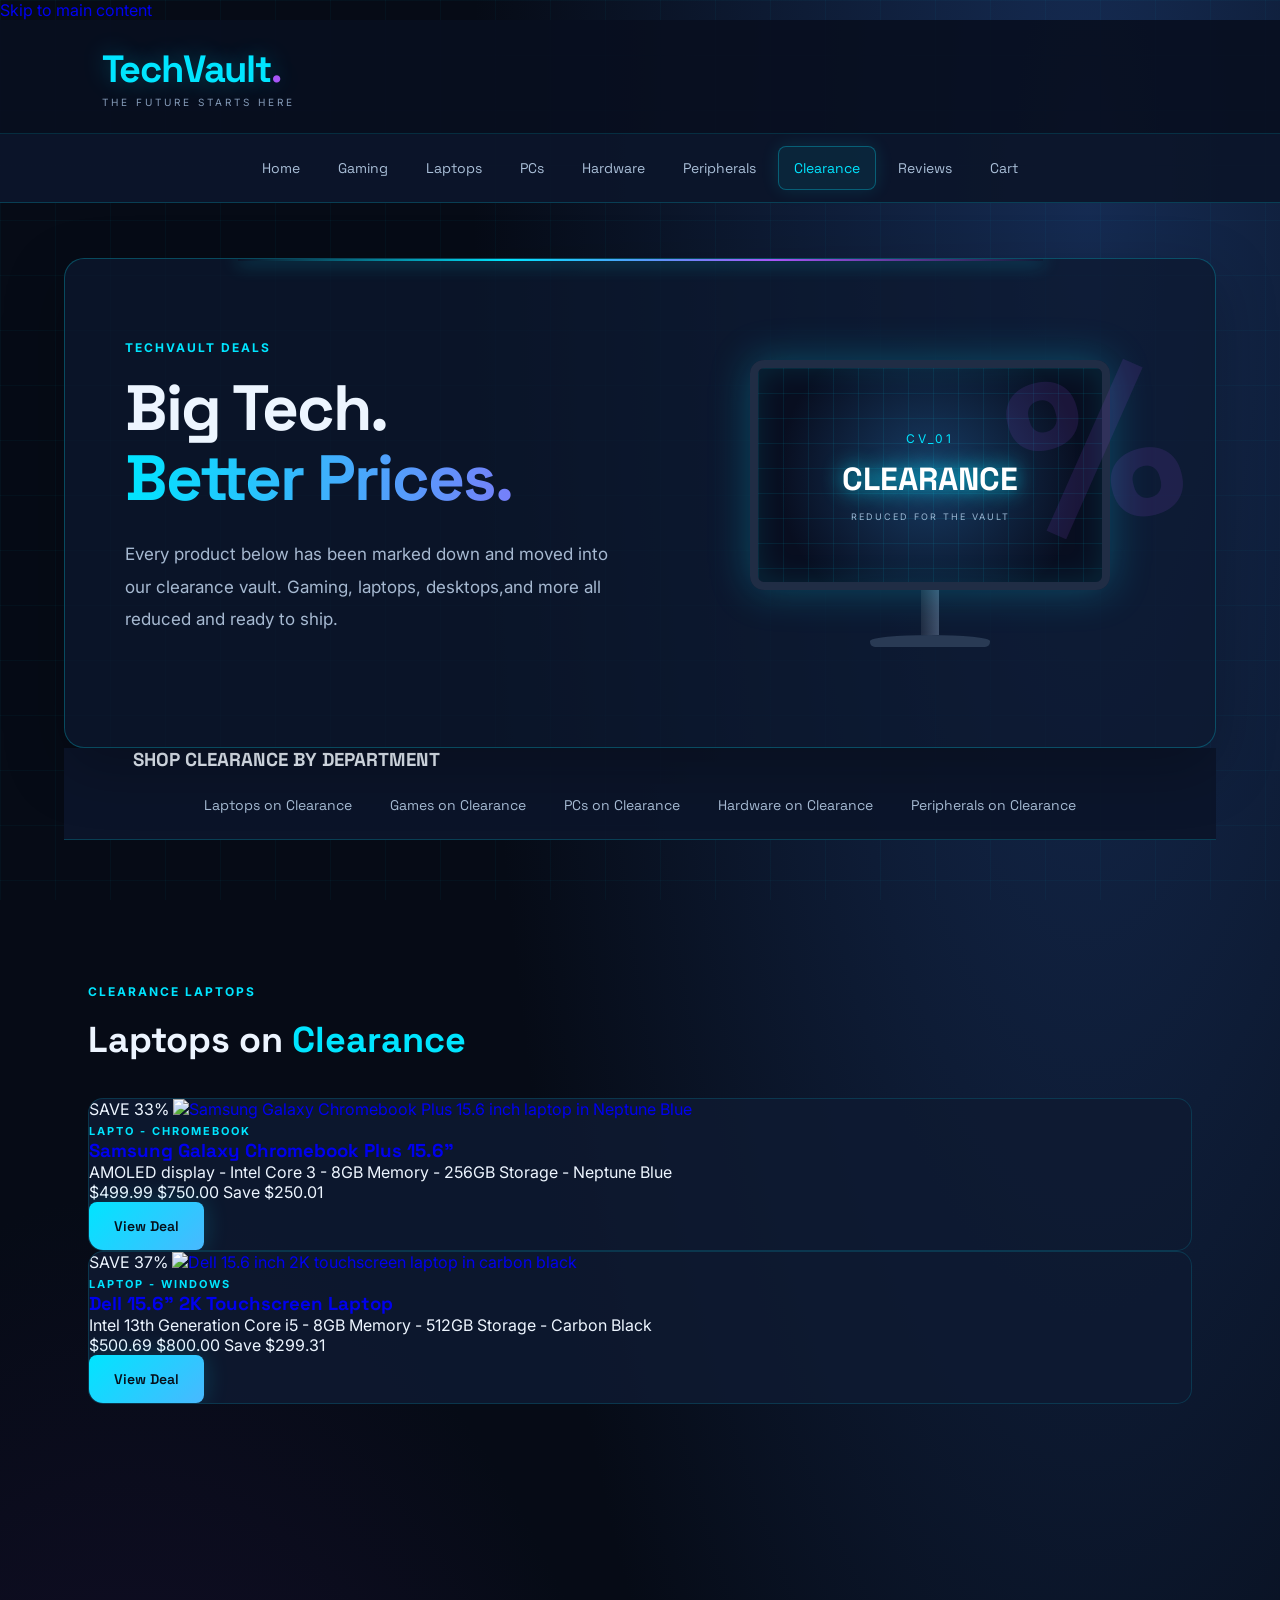
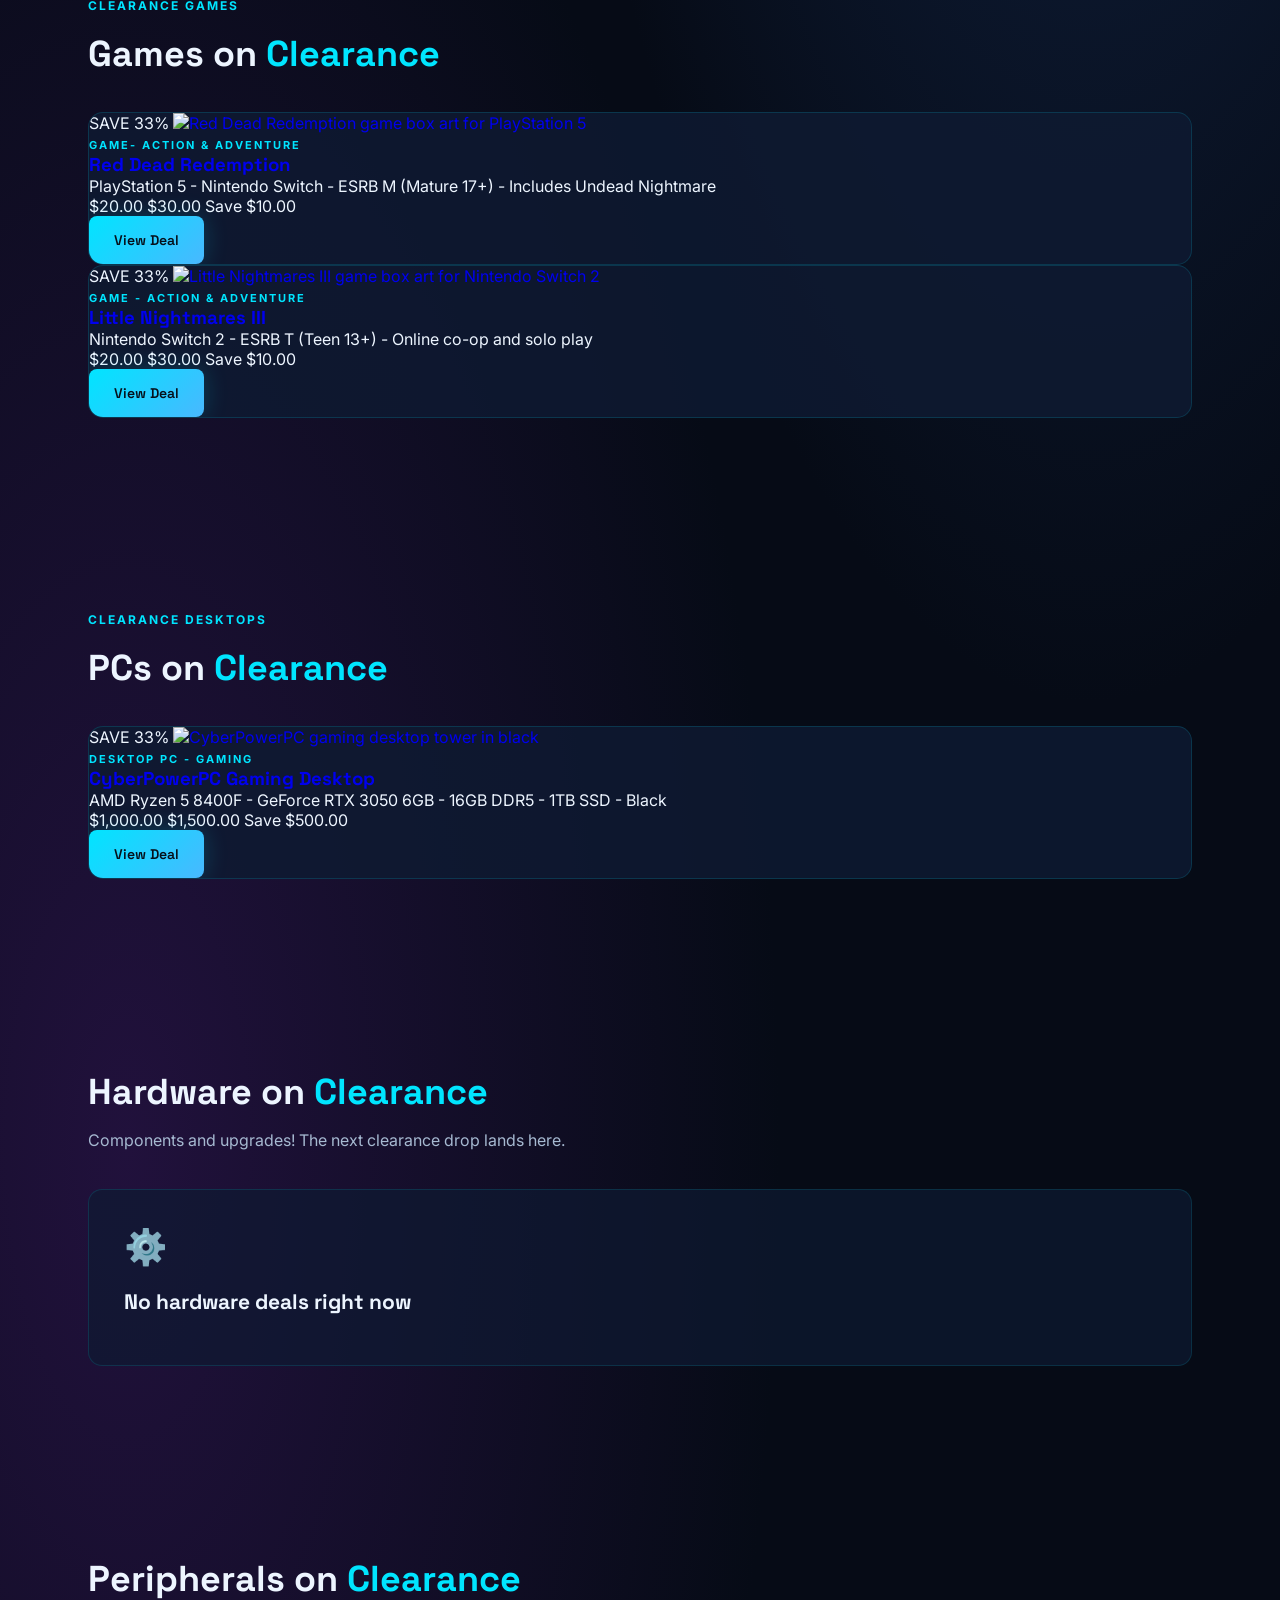
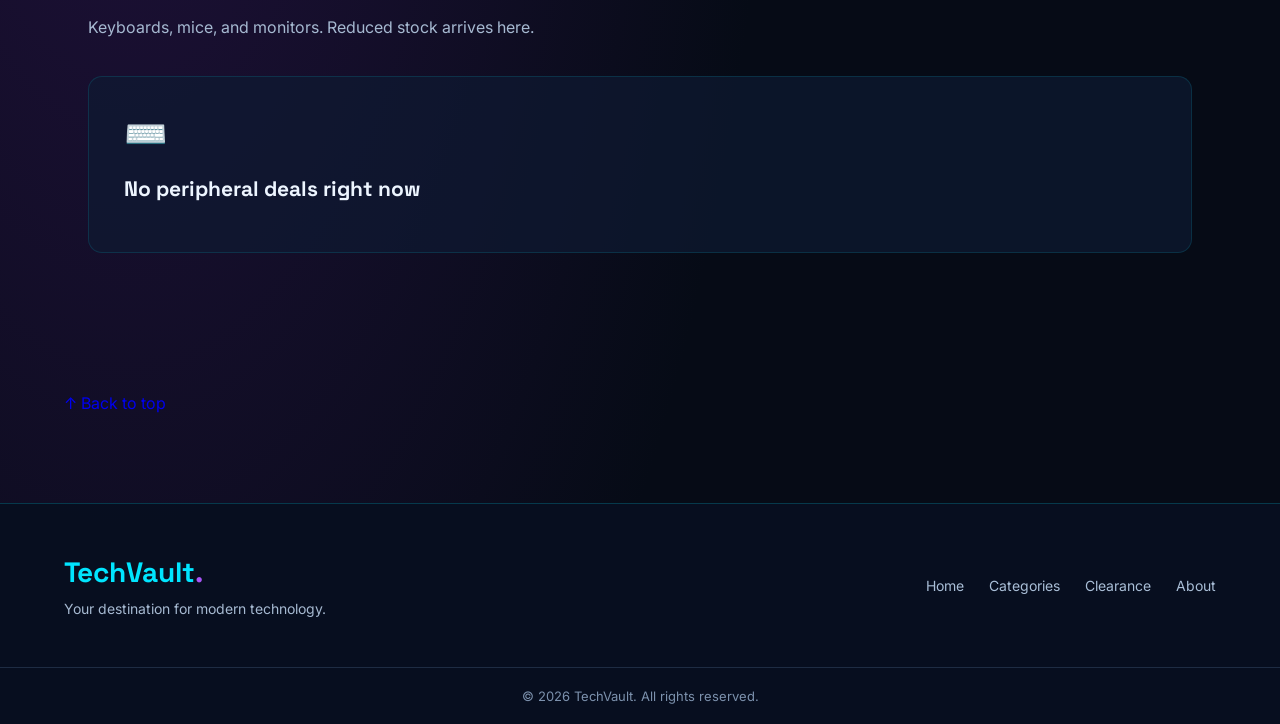
==== clearance.html @ cb1634ed "Fix image source paths in clearance.html Updated image source paths for various products to use the " ====
<!DOCTYPE html>
<html lang="en">
<head>
    <meta charset="UTF-8">
    <meta name="viewport" content="width=device-width, initial-scale=1.0">
    <title>TechVault | Future of Technology</title>

    
    <link rel="preconnect" href="https://fonts.googleapis.com">
    <link rel="preconnect" href="https://fonts.gstatic.com" crossorigin>
    <link href="https://fonts.googleapis.com/css2?family=Inter:wght@400;500;600;700&family=Space+Grotesk:wght@400;500;600;700&display=swap" rel="stylesheet">

    
    <link rel="stylesheet" href="styles.css">
</head>

<body>

    <a class="skip-link" href="#main">Skip to main content</a>

    
    <header>
        <div class="header-container">
            <h1>TechVault<span>.</span></h1>
            <p>THE FUTURE STARTS HERE</p>
        </div>
    </header>


    <nav>
        <ul>
            <li><a href="index.html">Home</a></li>
            <li><a href="gaming.html">Gaming</a></li>
            <li><a href="laptops.html">Laptops</a></li>
            <li><a href="pcs.html">PCs</a></li>
            <li><a href="hardware.html">Hardware</a></li>
         <li><a href="peripherals.html">Peripherals</a></li>
   <li><a href="clearance.html" class="active">Clearance</a></li>
            <li><a href="reviews.html">Reviews</a></li>
            <li><a href="index.html#featured">Cart</a></li>
        </ul>
    </nav>

    <main id="main">

        
        <section class="hero">
            <div class="hero-content">
                <span class="section-tag">TECHVAULT DEALS</span>

                <h2>
                    Big Tech.
                    <span>Better Prices.</span>
                </h2>

                <p>
 Every product below has been marked down and moved into our clearance vault. Gaming, laptops, desktops,and more all reduced and ready to ship.
                </p>

                       </div>

            <div class="hero-visual">
                <div class="monitor">
                    <div class="monitor-screen">
                        <div class="screen-content">
                            <span>CV_01</span>
                            <h3>CLEARANCE</h3>
                            <p>REDUCED FOR THE VAULT</p>
                        </div>
                    </div>
                    <div class="monitor-stand"></div>
                    <div class="monitor-base"></div>
                </div>
            </div>
        </section>

        
        <nav class="jumpbar" aria-label="Clearance departments">
            <h3>SHOP CLEARANCE BY DEPARTMENT</h3>
            <ul>
                <li><a href="#laptops-on-clearance">Laptops on Clearance</a></li>
                <li><a href="#games-on-clearance">Games on Clearance</a></li>
                <li><a href="#pcs-on-clearance">PCs on Clearance</a></li>
                <li><a href="#hardware-on-clearance">Hardware on Clearance</a></li>
                <li><a href="#peripherals-on-clearance">Peripherals on Clearance</a></li>
            </ul>
        </nav>

        <!-- Laptops on Clearance -->
        <section id="laptops-on-clearance" class="store-section">
            <div class="section-heading">
                <span class="section-tag">CLEARANCE LAPTOPS</span>
                <h2>Laptops on <span>Clearance</span></h2>
                            </div>

            <ul class="clearance-grid">

                <li class="product-card clearance-card">
                    <span class="save-badge">SAVE 33%</span>

<a href="lap1.html" class="card-image" aria-label="View the Samsung Galaxy Chromebook Plus 15.6 inch product page">
<img src="img/lap1.jpeg" alt="Samsung Galaxy Chromebook Plus 15.6 inch laptop in Neptune Blue">
                    </a>

                    <div class="card-body">
<span class="product-label">LAPTO - CHROMEBOOK</span>
<h3><a href="lap1.html">Samsung Galaxy Chromebook Plus 15.6”</a></h3>
                        <p class="card-desc">
AMOLED display - Intel Core 3 - 8GB Memory - 256GB Storage - Neptune Blue
                        </p>

                        <div class="card-price">
               <span class="price-now">$499.99</span>
                   <span class="price-was">$750.00</span>
                <span class="price-save">Save $250.01</span>
                        </div>

                        <div class="card-actions">
       <a href="lap1.html" class="btn-primary">View Deal</a>
        
                        </div>
                    </div>
                </li>

                <li class="product-card clearance-card">
                    <span class="save-badge">SAVE 37%</span>

 <a href="lap2.html" class="card-image" aria-label="View the Dell 15.6 inch 2K touchscreen laptop product page">
   <img src="img/lap2.jpeg" alt="Dell 15.6 inch 2K touchscreen laptop in carbon black">
                    </a>

                    <div class="card-body">
    <span class="product-label">LAPTOP - WINDOWS</span>
                       
 <h3><a href="lap2.html">Dell 15.6” 2K Touchscreen Laptop</a></h3>
             <p class="card-desc">
   Intel 13th Generation Core i5 - 8GB Memory -
    512GB Storage - Carbon Black
                        </p>

                        <div class="card-price">
            <span class="price-now">$500.69</span>
           <span class="price-was">$800.00</span>
        <span class="price-save">Save $299.31</span>
                        </div>

                        <div class="card-actions">
      <a href="lap2.html" class="btn-primary">View Deal</a>
    
                        </div>
                    </div>
                </li>

            </ul>
        </section>

        <!-- Games on Clearance -->
        <section id="games-on-clearance" class="store-section">
            <div class="section-heading">
                <span class="section-tag">CLEARANCE GAMES</span>
                <h2>Games on <span>Clearance</span></h2>
 
            </div>

            <ul class="clearance-grid">

                <li class="product-card clearance-card">
                    <span class="save-badge">SAVE 33%</span>

<a href="game1.html" class="card-image" aria-label="View the Red Dead Redemption product page">
<img src="img/game1.jpeg" alt="Red Dead Redemption game box art for PlayStation 5">
                    </a>

                    <div class="card-body">
<span class="product-label">GAME- ACTION & ADVENTURE</span>
    <h3><a href="game1.html">Red Dead Redemption</a></h3>
                <p class="card-desc">
      PlayStation 5 - Nintendo Switch -
     ESRB M (Mature 17+) - Includes Undead Nightmare
                        </p>

                        <div class="card-price">
          <span class="price-now">$20.00</span>
           <span class="price-was">$30.00</span>
        <span class="price-save">Save $10.00</span>
                        </div>

                        <div class="card-actions">
     <a href="game1.html" class="btn-primary">View Deal</a>
     
                        </div>
                    </div>
                </li>

    <li class="product-card clearance-card">
                    <span class="save-badge">SAVE 33%</span>

<a href="game2.html" class="card-image" aria-label="View the Little Nightmares III product page">
<img src="img/game2.jpeg" alt="Little Nightmares III game box art for Nintendo Switch 2">
                    </a>

                    <div class="card-body">
<span class="product-label">GAME - ACTION & ADVENTURE</span>
<h3><a href="game2.html">Little Nightmares III</a></h3>
                        <p class="card-desc">
      Nintendo Switch 2 - ESRB T (Teen 13+) -
                            Online co-op and solo play
                        </p>

                        <div class="card-price">
        <span class="price-now">$20.00</span>
         <span class="price-was">$30.00</span>
      <span class="price-save">Save $10.00</span>
                        </div>

                        <div class="card-actions">
       <a href="game2.html" class="btn-primary">View Deal</a>
      
                        </div>
                    </div>
                </li>

            </ul>
        </section>

        <!-- PCs on Clearance -->
        <section id="pcs-on-clearance" class="store-section">
            <div class="section-heading">
   <span class="section-tag">CLEARANCE DESKTOPS</span>
                <h2>PCs on <span>Clearance</span></h2>
   
            </div>

            <ul class="clearance-grid">

                <li class="product-card clearance-card">
                    <span class="save-badge">SAVE 33%</span>

 <a href="pc1.html" class="card-image" aria-label="View the CyberPowerPC gaming desktop product page">
 <img src="img/pc1.jpeg" alt="CyberPowerPC gaming desktop tower in black">
                    </a>

                    <div class="card-body">
 <span class="product-label">DESKTOP PC - GAMING</span>
 <h3><a href="pc1.html">CyberPowerPC Gaming Desktop</a></h3>
  <p class="card-desc">
    AMD Ryzen 5 8400F - GeForce RTX 3050 6GB -
   16GB DDR5 - 1TB SSD - Black
                        </p>

     <div class="card-price">
      <span class="price-now">$1,000.00</span>
          <span class="price-was">$1,500.00</span>
        <span class="price-save">Save $500.00</span>
                        </div>

                        <div class="card-actions">
           <a href="pc1.html" class="btn-primary">View Deal</a>
   
                        </div>
                    </div>
                </li>

            </ul>
        </section>

        <!-- Hardware on Clearance -->
        <section id="hardware-on-clearance" class="store-section">
            <div class="section-heading">
   
                <h2>Hardware on <span>Clearance</span></h2>    
<p>Components and upgrades! The next clearance drop lands here.</p>
            </div>

            <div class="benefit-card">
                <div class="benefit-icon">⚙️</div>
                <h3>No hardware deals right now</h3>
                           </div>
        </section>

        <!-- Peripherals on Clearance -->
        <section id="peripherals-on-clearance" class="store-section">
            <div class="section-heading">
  
                <h2>Peripherals on <span>Clearance</span></h2>
<p>Keyboards, mice, and monitors. Reduced stock arrives here.</p>
            </div>

            <div class="benefit-card">
                <div class="benefit-icon">⌨️</div>
                <h3>No peripheral deals right now</h3>
                           </div>
        </section>

       

            <div class="clearance-decoration">%</div>
       

        <a href="#main" class="to-top">&uarr; Back to top</a>

    </main>

    <!-- Footer -->
    <footer>
        <div class="footer-content">
            <div>
                <h2>TechVault<span>.</span></h2>
                <p>Your destination for modern technology.</p>
            </div>

            <div class="footer-links">
                <a href="index.html">Home</a>
                <a href="index.html#categories">Categories</a>
                <a href="clearance.html">Clearance</a>
                <a href="index.html#about">About</a>
            </div>
        </div>

        <div class="footer-bottom">
            <p>&copy; 2026 TechVault. All rights reserved.</p>
        </div>
    </footer>

</body>
</html>
---- styles.css ----
/* TECHVAULT FUTURISTIC WEBSITE */

:root {
    --background: #060b16;
    --surface: #101c32;
    --cyan: #00e5ff;
    --purple: #a855f7;
    --text: #edf5ff;
    --muted: #a6b9d1;
}

* {
    margin: 0;
    padding: 0;
    box-sizing: border-box;
}

html {
    scroll-behavior: smooth;
    scroll-padding-top: 30px;
}

body {
    font-family: 'Inter', sans-serif;
    background:
        radial-gradient(ellipse at 85% 5%, #152b52, transparent 40%),
        radial-gradient(ellipse at 10% 70%, #21113c, transparent 40%),
        var(--background);
    color: var(--text);
    min-height: 100vh;
    overflow-x: hidden;
}

/* Background Grid */

body::before {
    content: "";
    position: fixed;
    inset: 0;
    background-image:
        linear-gradient(rgba(0,229,255,0.035) 1px, transparent 1px),
        linear-gradient(90deg, rgba(0,229,255,0.035) 1px, transparent 1px);
    background-size: 55px 55px;
    pointer-events: none;
    z-index: -1;
}

h1, h2, h3 {
    font-family: 'Space Grotesk', sans-serif;
}

a {
    text-decoration: none;
}

button, a {
    transition: all 0.3s ease;
}

/* Header */

header {
    padding: 25px 8%;
    background: rgba(8,15,32,0.9);
    border-bottom: 1px solid rgba(0,229,255,0.15);
}

.header-container h1 {
    font-size: 38px;
    font-weight: 700;
    letter-spacing: -1px;
    color: var(--cyan);
    text-shadow: 0 0 25px rgba(0,229,255,0.3);
}

.header-container h1 span,
footer h2 span {
    color: var(--purple);
}

.header-container p {
    color: #849bb8;
    font-size: 10px;
    letter-spacing: 3px;
    margin-top: 3px;
}

/* Navigation */

nav {
    background: rgba(12,22,43,0.95);
    border-bottom: 1px solid rgba(0,229,255,0.2);
    padding: 0 6%;
}

nav ul {
    display: flex;
    justify-content: center;
    align-items: center;
    flex-wrap: wrap;
    list-style: none;
    gap: 6px;
    padding: 12px 0;
}

nav a {
    display: block;
    padding: 12px 15px;
    color: #a9bed7;
    font-family: 'Space Grotesk', sans-serif;
    font-size: 14px;
    border-radius: 8px;
    border: 1px solid transparent;
}

nav a:hover,
nav a.active {
    color: var(--cyan);
    background: rgba(0,229,255,0.08);
    border-color: rgba(0,229,255,0.3);
    box-shadow: 0 0 18px rgba(0,229,255,0.12);
}

/* Main Container */

main {
    width: 90%;
    max-width: 1250px;
    margin: auto;
}

/* Shared Styles */

.section-tag {
    display: inline-block;
    color: var(--cyan);
    font-size: 12px;
    font-weight: 700;
    letter-spacing: 2px;
    margin-bottom: 18px;
}

.section-heading {
    margin-bottom: 35px;
}

.section-heading h2 {
    font-size: 36px;
    margin-bottom: 12px;
}

.section-heading h2 span {
    color: var(--cyan);
}

.section-heading p {
    color: var(--muted);
    line-height: 1.7;
}

.store-section {
    margin: 90px 0;
}

/* Buttons */

.btn-primary,
.btn-secondary {
    display: inline-block;
    padding: 15px 25px;
    border-radius: 8px;
    font-family: 'Space Grotesk', sans-serif;
    font-weight: 600;
    font-size: 14px;
}

.btn-primary {
    color: #06101b;
    background: linear-gradient(135deg, #00e5ff, #49b8ff);
    box-shadow: 0 0 25px rgba(0,229,255,0.2);
}

.btn-primary:hover {
    transform: translateY(-3px);
    box-shadow: 0 0 35px rgba(0,229,255,0.45);
}

.btn-secondary {
    color: var(--cyan);
    border: 1px solid rgba(0,229,255,0.5);
    background: rgba(0,229,255,0.04);
}

.btn-secondary:hover {
    background: rgba(0,229,255,0.12);
    transform: translateY(-3px);
}

/* Hero Section */

.hero {
    min-height: 490px;
    margin-top: 55px;
    padding: 60px;
    display: grid;
    grid-template-columns: 1.1fr 0.9fr;
    align-items: center;
    gap: 30px;
    position: relative;
    background: rgba(13,24,47,0.75);
    border: 1px solid rgba(0,229,255,0.25);
    border-radius: 20px;
    overflow: hidden;
    box-shadow: 0 20px 60px rgba(0,0,0,0.25);
    animation: fadeIn 1s ease;
}

.hero::before {
    content: "";
    position: absolute;
    top: 0;
    left: 15%;
    width: 70%;
    height: 2px;
    background: linear-gradient(
        90deg,
        transparent,
        var(--cyan),
        var(--purple),
        transparent
    );
    box-shadow: 0 0 18px var(--cyan);
}

.hero-content {
    position: relative;
    z-index: 2;
}

.hero h2 {
    font-size: clamp(42px, 5vw, 72px);
    font-weight: 700;
    line-height: 1.1;
    letter-spacing: -2px;
    margin-bottom: 25px;
}

.hero h2 span {
    display: block;
    background: linear-gradient(90deg, var(--cyan), var(--purple));
    background-clip: text;
    -webkit-background-clip: text;
    color: transparent;
}

.hero-content p {
    max-width: 500px;
    color: var(--muted);
    font-size: 17px;
    line-height: 1.9;
    margin-bottom: 35px;
}

.hero-buttons {
    display: flex;
    flex-wrap: wrap;
    gap: 15px;
}

/* Futuristic Monitor Illustration */

.hero-visual {
    display: flex;
    justify-content: center;
    align-items: center;
    min-height: 300px;
}

.monitor {
    width: 100%;
    max-width: 360px;
    animation: float 5s ease-in-out infinite;
}

.monitor-screen {
    height: 230px;
    position: relative;
    display: flex;
    align-items: center;
    justify-content: center;
    border: 8px solid #202d45;
    border-radius: 14px;
    background:
        radial-gradient(circle at center, #173c64, #080e20 75%);
    box-shadow:
        0 0 40px rgba(0,229,255,0.25),
        inset 0 0 30px rgba(0,229,255,0.12);
    overflow: hidden;
}

.monitor-screen::before {
    content: "";
    position: absolute;
    inset: 0;
    background:
        linear-gradient(rgba(0,229,255,0.08) 1px, transparent 1px),
        linear-gradient(90deg, rgba(0,229,255,0.08) 1px, transparent 1px);
    background-size: 25px 25px;
}

.screen-content {
    position: relative;
    z-index: 1;
    text-align: center;
}

.screen-content span {
    color: var(--cyan);
    font-size: 12px;
    letter-spacing: 3px;
}

.screen-content h3 {
    color: white;
    font-size: clamp(22px, 3vw, 32px);
    margin: 12px 0;
    text-shadow: 0 0 20px var(--cyan);
}

.screen-content p {
    font-size: 9px;
    letter-spacing: 2px;
    color: #9ab7d3;
}

.monitor-stand {
    height: 45px;
    width: 18px;
    margin: auto;
    background: linear-gradient(90deg, #202c42, #40516c);
}

.monitor-base {
    width: 120px;
    height: 12px;
    margin: auto;
    background: #293a54;
    border-radius: 50% 50% 5px 5px;
}

/* Category Cards */

.category-grid {
    display: grid;
    grid-template-columns: repeat(5, 1fr);
    gap: 18px;
}

.category-card {
    min-height: 245px;
    padding: 25px 20px;
    background: rgba(15,27,50,0.8);
    border: 1px solid rgba(0,229,255,0.15);
    border-radius: 14px;
    color: white;
    transition: 0.3s ease;
}

.category-card:hover {
    transform: translateY(-8px);
    border-color: var(--cyan);
    background: rgba(18,39,68,0.95);
    box-shadow: 0 10px 35px rgba(0,229,255,0.12);
}

.category-icon {
    font-size: 38px;
    margin-bottom: 25px;
}

.category-card h3 {
    font-size: 19px;
    margin-bottom: 12px;
}

.category-card p {
    color: var(--muted);
    font-size: 13px;
    line-height: 1.7;
    margin-bottom: 20px;
}

.category-card span {
    color: var(--cyan);
    font-size: 13px;
    font-weight: 600;
}

/* Featured Products */

.product-grid {
    display: grid;
    grid-template-columns: repeat(3, 1fr);
    gap: 25px;
}

.product-card {
    background: rgba(15,27,50,0.85);
    border: 1px solid rgba(0,229,255,0.15);
    border-radius: 15px;
    overflow: hidden;
    transition: 0.3s ease;
}

.product-card:hover {
    transform: translateY(-7px);
    border-color: rgba(0,229,255,0.6);
    box-shadow: 0 15px 40px rgba(0,229,255,0.1);
}

.product-image {
    height: 230px;
    display: flex;
    align-items: center;
    justify-content: center;
    background:
        radial-gradient(circle, #193b60, #0a1428 70%);
    border-bottom: 1px solid rgba(0,229,255,0.1);
}

/* CSS Desktop PC Illustration */

.pc-art {
    width: 110px;
    height: 165px;
    background: linear-gradient(135deg, #18243a, #080e1a);
    border: 3px solid #3c506a;
    border-radius: 9px;
    display: flex;
    flex-direction: column;
    align-items: center;
    justify-content: space-evenly;
    box-shadow: 0 0 30px rgba(0,229,255,0.25);
}

.pc-fan {
    width: 43px;
    height: 43px;
    border: 4px solid var(--cyan);
    border-radius: 50%;
    box-shadow:
        0 0 15px rgba(0,229,255,0.6),
        inset 0 0 12px rgba(0,229,255,0.4);
}

/* CSS Laptop Illustration */

.laptop-art {
    width: 190px;
}

.laptop-display {
    height: 115px;
    border: 7px solid #303d53;
    border-radius: 9px 9px 3px 3px;
    background:
        linear-gradient(135deg, #122f60, #7c3aed, #00d9ff);
    box-shadow: 0 0 25px rgba(0,229,255,0.3);
}

.laptop-bottom {
    height: 12px;
    width: 220px;
    margin-left: -15px;
    background: linear-gradient(#72839a, #29384e);
    border-radius: 3px 3px 12px 12px;
}

/* CSS Keyboard Illustration */

.keyboard-art {
    width: 210px;
    height: 90px;
    padding: 12px;
    background: #18263b;
    border: 3px solid #43516c;
    border-radius: 10px;
    transform: perspective(300px) rotateX(20deg);
    box-shadow: 0 0 30px rgba(168,85,247,0.25);
}

.keyboard-keys {
    width: 100%;
    height: 100%;
    background-image:
        repeating-linear-gradient(
            90deg,
            transparent 0 17px,
            #00e5ff 17px 19px
        ),
        repeating-linear-gradient(
            transparent 0 13px,
            #a855f7 13px 15px
        );
    opacity: 0.8;
}

.product-info {
    padding: 25px;
}

.product-label {
    color: var(--cyan);
    font-size: 11px;
    font-weight: 700;
    letter-spacing: 2px;
}

.product-info h3 {
    font-size: 21px;
    margin: 12px 0;
}

.product-info p {
    color: var(--muted);
    font-size: 14px;
    line-height: 1.7;
    min-height: 50px;
}

.product-bottom {
    display: flex;
    justify-content: space-between;
    align-items: center;
    gap: 10px;
    margin-top: 25px;
}

.product-bottom strong {
    font-size: 21px;
    color: white;
}

.product-bottom span {
    font-size: 12px;
    color: var(--cyan);
}

/* Clearance Banner */

.clearance-banner {
    position: relative;
    padding: 65px;
    margin: 80px 0;
    background:
        radial-gradient(circle at right, #462475, transparent 55%),
        linear-gradient(135deg, #151634, #171a3c);
    border: 1px solid rgba(168,85,247,0.5);
    border-radius: 20px;
    overflow: hidden;
}

.clearance-banner h2 {
    font-size: clamp(30px, 4vw, 48px);
    margin-bottom: 18px;
}

.clearance-banner h2 span {
    color: #c084fc;
}

.clearance-banner p {
    max-width: 550px;
    color: #bfc0df;
    line-height: 1.8;
    margin-bottom: 30px;
}

.clearance-decoration {
    position: absolute;
    right: 8%;
    top: 50%;
    transform: translateY(-50%) rotate(-15deg);
    font-family: 'Space Grotesk', sans-serif;
    font-size: 220px;
    font-weight: 700;
    color: rgba(168,85,247,0.12);
    pointer-events: none;
}

/* Why TechVault */

.benefits-grid {
    display: grid;
    grid-template-columns: repeat(3, 1fr);
    gap: 25px;
}

.benefit-card {
    padding: 35px;
    background: rgba(15,27,50,0.7);
    border: 1px solid rgba(0,229,255,0.13);
    border-radius: 14px;
    transition: 0.3s ease;
}

.benefit-card:hover {
    border-color: var(--purple);
    transform: translateY(-5px);
}

.benefit-icon {
    color: var(--cyan);
    font-size: 35px;
    margin-bottom: 20px;
}

.benefit-card h3 {
    font-size: 21px;
    margin-bottom: 15px;
}

.benefit-card p {
    color: var(--muted);
    font-size: 14px;
    line-height: 1.8;
}

/* Footer */

footer {
    margin-top: 90px;
    background: rgba(8,15,32,0.95);
    border-top: 1px solid rgba(0,229,255,0.2);
}

.footer-content {
    max-width: 1250px;
    width: 90%;
    margin: auto;
    padding: 50px 0;
    display: flex;
    justify-content: space-between;
    align-items: center;
    gap: 30px;
}

.footer-content h2 {
    color: var(--cyan);
    font-size: 28px;
    margin-bottom: 10px;
}

.footer-content p {
    color: var(--muted);
    font-size: 14px;
}

.footer-links {
    display: flex;
    flex-wrap: wrap;
    gap: 25px;
}

.footer-links a {
    color: #a9bed7;
    font-size: 14px;
}

.footer-links a:hover {
    color: var(--cyan);
}

.footer-bottom {
    text-align: center;
    border-top: 1px solid #1e2c43;
    padding: 20px;
    color: #7c91ad;
    font-size: 13px;
}

/* Animations */

@keyframes fadeIn {
    from {
        opacity: 0;
        transform: translateY(30px);
    }

    to {
        opacity: 1;
        transform: translateY(0);
    }
}

@keyframes float {
    0%, 100% {
        transform: translateY(0);
    }

    50% {
        transform: translateY(-12px);
    }
}

/* Tablet Layout */

@media screen and (max-width: 1050px) {

    .category-grid {
        grid-template-columns: repeat(3, 1fr);
    }

    .hero {
        padding: 40px;
    }

    .product-grid {
        gap: 15px;
    }
}

/* Mobile Layout */

@media screen and (max-width: 768px) {

    header {
        text-align: center;
    }

    nav {
        padding: 10px;
    }

    nav a {
        font-size: 12px;
        padding: 10px;
    }

    .hero {
        grid-template-columns: 1fr;
        padding: 35px 25px;
        margin-top: 30px;
    }

    .hero h2 {
        font-size: 45px;
    }

    .hero-visual {
        min-height: 260px;
    }

    .category-grid {
        grid-template-columns: repeat(2, 1fr);
    }

    .product-grid,
    .benefits-grid {
        grid-template-columns: 1fr;
    }

    .section-heading h2 {
        font-size: 30px;
    }

    .clearance-banner {
        padding: 35px 25px;
    }

    .clearance-decoration {
        font-size: 130px;
    }

    .footer-content {
        flex-direction: column;
        text-align: center;
    }

    .footer-links {
        justify-content: center;
    }
}

@media screen and (max-width: 480px) {

    .category-grid {
        grid-template-columns: 1fr;
    }

    .hero-buttons {
        flex-direction: column;
    }

    .hero-buttons a {
        text-align: center;
    }

    .hero h2 {
        font-size: 38px;
    }

    .store-section {
        margin: 60px 0;
    }
}

/* Accessibility */

@media (prefers-reduced-motion: reduce) {
    *,
    *::before,
    *::after {
        animation: none !important;
        transition: none !important;
        scroll-behavior: auto !important;
    }
}

/* PC PAGE HERO TOWER */

.pc-hero-tower {
    width: 210px;
    height: 330px;
    position: relative;
    background: linear-gradient(135deg, #1b2c48, #070d19);
    border: 5px solid #344b68;
    border-radius: 16px;
    box-shadow:
        0 0 45px rgba(0, 229, 255, 0.25),
        0 0 80px rgba(168, 85, 247, 0.15);
    animation: float 5s ease-in-out infinite;
}

.pc-hero-glass {
    position: absolute;
    inset: 15px;
    border: 2px solid rgba(0, 229, 255, 0.3);
    border-radius: 10px;
    background:
        linear-gradient(135deg,
            rgba(0, 229, 255, 0.08),
            rgba(168, 85, 247, 0.08)
        );
    display: flex;
    flex-direction: column;
    align-items: center;
    justify-content: space-evenly;
}

.pc-hero-fan {
    width: 65px;
    height: 65px;
    border: 5px solid var(--cyan);
    border-radius: 50%;
    box-shadow:
        0 0 20px rgba(0, 229, 255, 0.7),
        inset 0 0 20px rgba(0, 229, 255, 0.4);
    animation: pcPulse 3s ease-in-out infinite;
}

.pc-hero-fan:nth-child(2) {
    border-color: var(--purple);
    box-shadow:
        0 0 20px rgba(168, 85, 247, 0.7),
        inset 0 0 20px rgba(168, 85, 247, 0.4);
    animation-delay: 0.5s;
}

.pc-hero-fan:nth-child(3) {
    animation-delay: 1s;
}

.pc-hero-power {
    position: absolute;
    top: 12px;
    right: 12px;
    width: 8px;
    height: 8px;
    background: var(--cyan);
    border-radius: 50%;
    box-shadow: 0 0 12px var(--cyan);
}

@keyframes pcPulse {
    0%, 100% {
        transform: scale(1);
        opacity: 0.8;
    }

    50% {
        transform: scale(1.08);
        opacity: 1;
    }
}

@media screen and (max-width: 768px) {
    .pc-hero-tower {
        width: 170px;
        height: 270px;
    }

    .pc-hero-fan {
        width: 50px;
        height: 50px;
    }
}

/* Gaming Console Product Images */

.product-image img {
    width: 100%;
    max-width: 230px;
    height: 190px;
    object-fit: contain;
    display: block;
    transition: transform 0.3s ease;
}

.product-card:hover .product-image img {
    transform: scale(1.08);
}

.product-image .category-icon {
    width: 100%;
    display: flex;
    justify-content: center;
    align-items: center;
    margin-bottom: 0;
}
/* Four gaming consoles per row */
@media (min-width: 1100px) {
    .product-grid {
        grid-template-columns: repeat(4, minmax(0, 1fr));
    }
}

/* Consistent console image sizes */
.product-card .product-image img {
    width: 200px;
    height: 190px;
    object-fit: contain;
}
/* Center PC page content */
.store-section {
    width: 100%;
    max-width: 1320px;
    margin-left: auto;
    margin-right: auto;
    padding: 50px 24px;
    box-sizing: border-box;
}

/* Keep product cards in a centered grid */
.product-grid {
    display: grid;
    grid-template-columns: repeat(3, minmax(0, 1fr));
    gap: 24px;
    width: 100%;
}

/* Responsive layout */
@media (max-width: 900px) {
    .product-grid {
        grid-template-columns: repeat(2, minmax(0, 1fr));
    }
}

@media (max-width: 600px) {
    .product-grid {
        grid-template-columns: 1fr;
    }
}
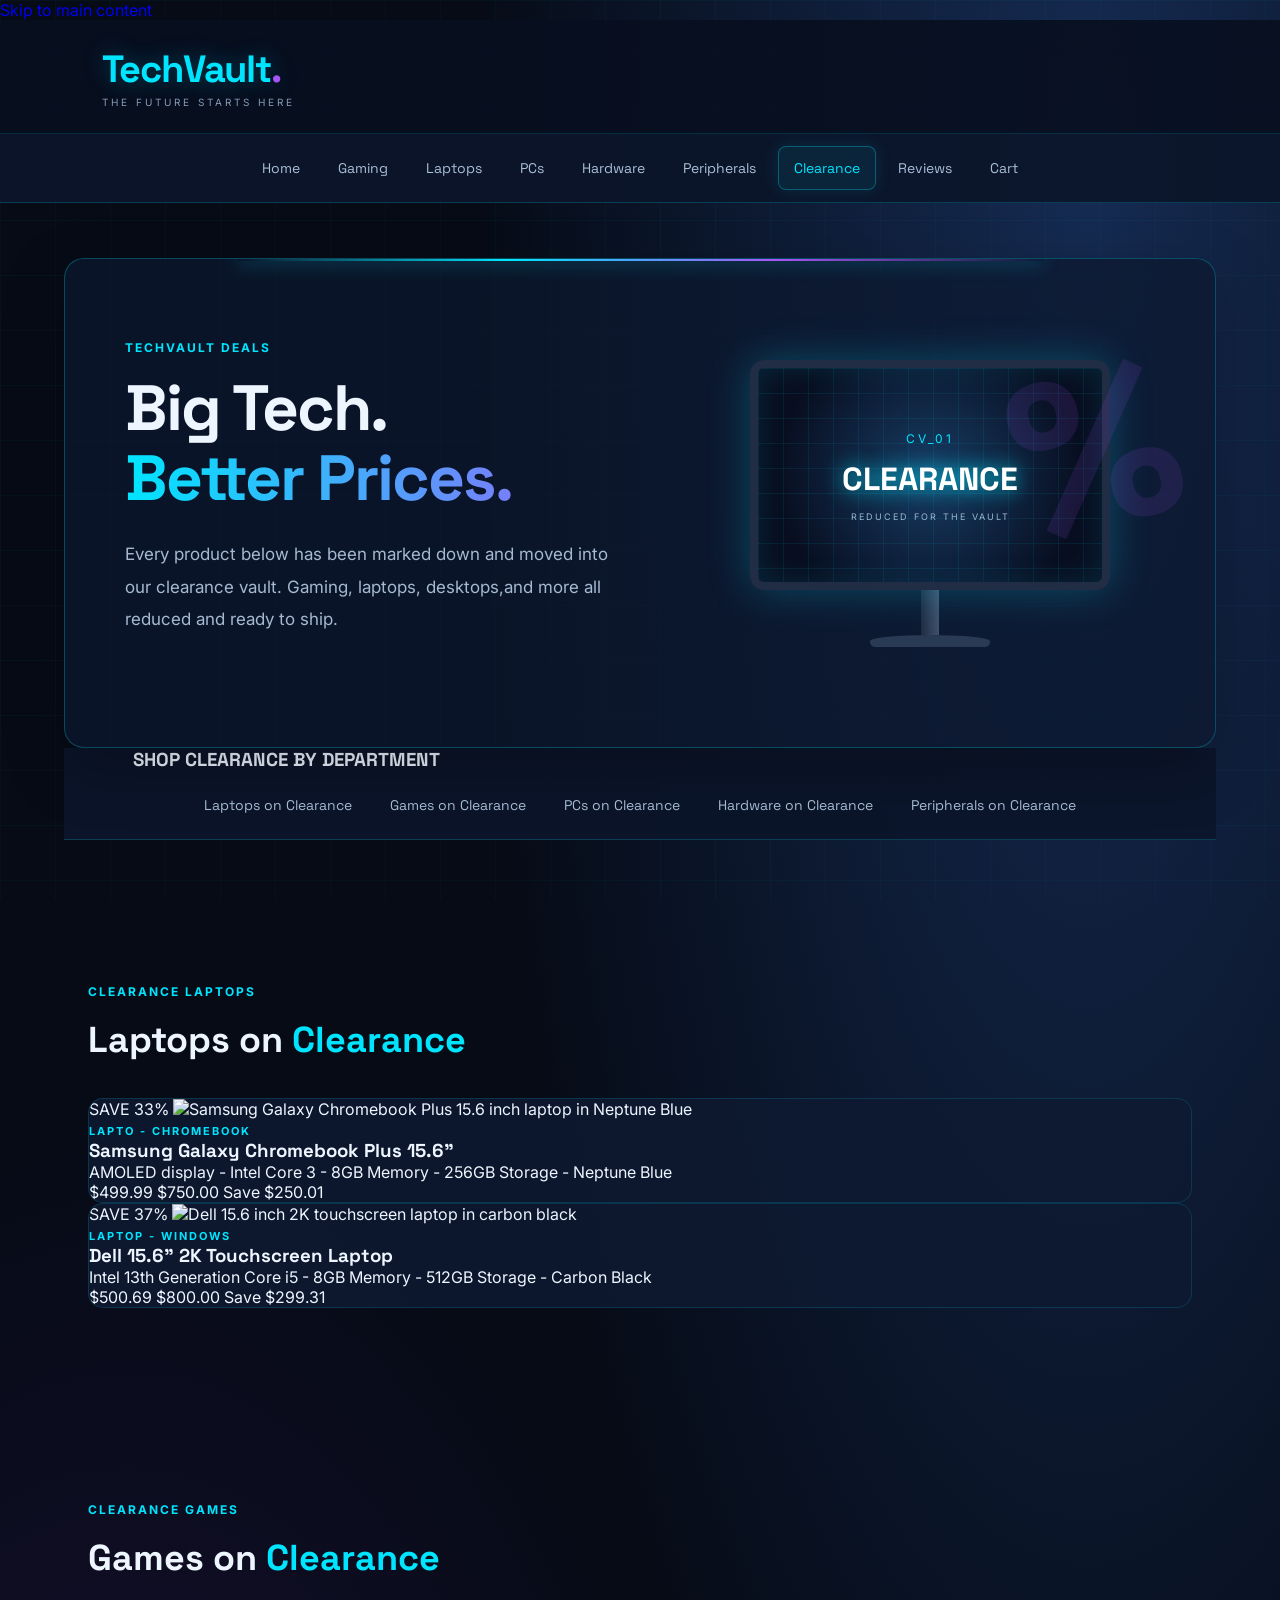
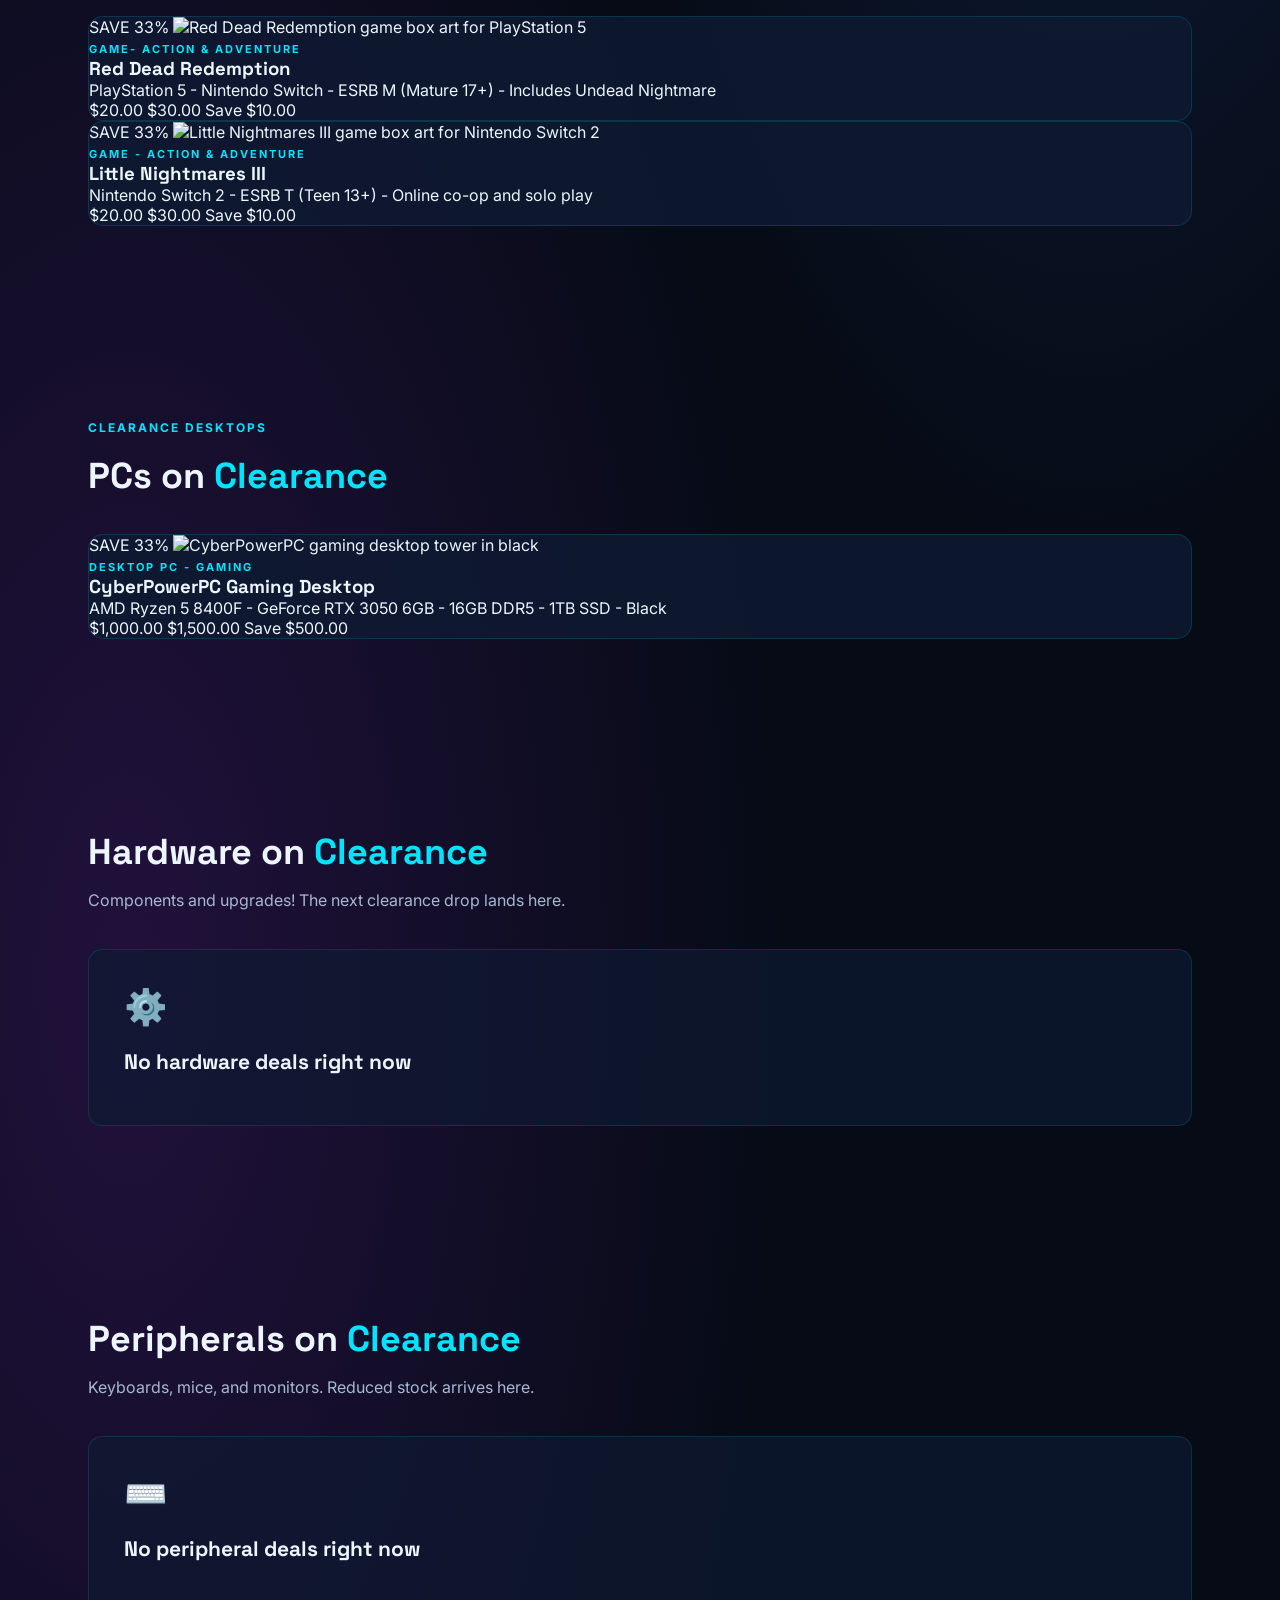
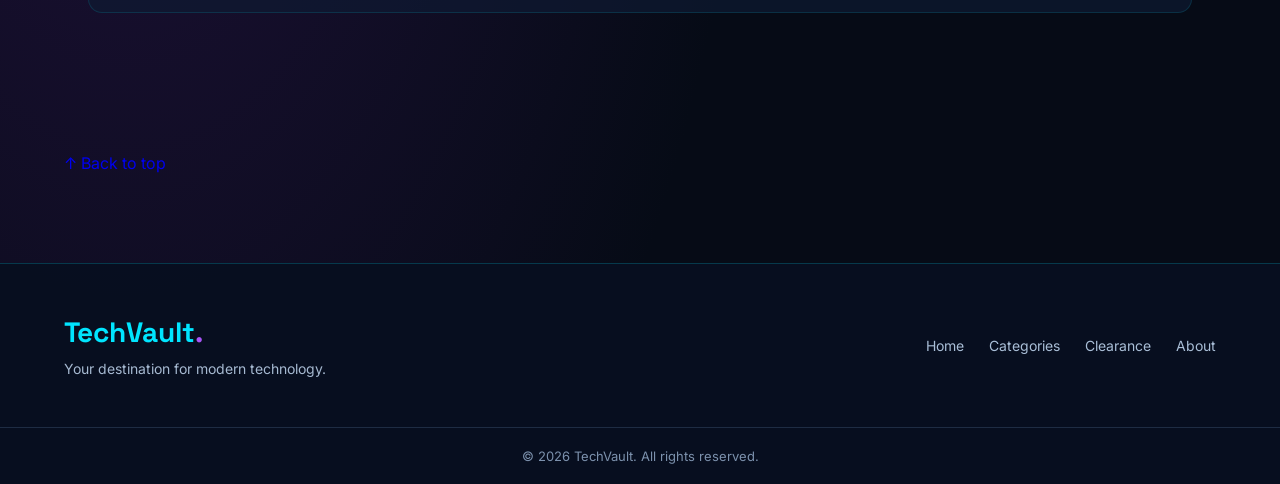
==== commit eb43ddfe: "Refactor clearance.html for improved structure" ====
--- a/clearance.html
+++ b/clearance.html
@@ -6,11 +6,11 @@
     <title>TechVault | Future of Technology</title>
 
     
-    <link rel="preconnect" href="https://fonts.googleapis.com">
+     <link rel="preconnect" href="https://fonts.googleapis.com">
     <link rel="preconnect" href="https://fonts.gstatic.com" crossorigin>
     <link href="https://fonts.googleapis.com/css2?family=Inter:wght@400;500;600;700&family=Space+Grotesk:wght@400;500;600;700&display=swap" rel="stylesheet">
 
-    
+
     <link rel="stylesheet" href="styles.css">
 </head>
 
@@ -18,7 +18,7 @@
 
     <a class="skip-link" href="#main">Skip to main content</a>
 
-    
+
     <header>
         <div class="header-container">
             <h1>TechVault<span>.</span></h1>
@@ -26,24 +26,24 @@
         </div>
     </header>
 
-
+    <!-- Navigation -->
     <nav>
         <ul>
             <li><a href="index.html">Home</a></li>
-            <li><a href="gaming.html">Gaming</a></li>
-            <li><a href="laptops.html">Laptops</a></li>
-            <li><a href="pcs.html">PCs</a></li>
-            <li><a href="hardware.html">Hardware</a></li>
-         <li><a href="peripherals.html">Peripherals</a></li>
+            <li><a href="index.html#categories">Gaming</a></li>
+            <li><a href="index.html#categories">Laptops</a></li>
+            <li><a href="index.html#categories">PCs</a></li>
+            <li><a href="index.html#categories">Hardware</a></li>
+         <li><a href="index.html#categories">Peripherals</a></li>
    <li><a href="clearance.html" class="active">Clearance</a></li>
-            <li><a href="reviews.html">Reviews</a></li>
+            <li><a href="index.html#about">Reviews</a></li>
             <li><a href="index.html#featured">Cart</a></li>
         </ul>
     </nav>
 
     <main id="main">
 
-        
+
         <section class="hero">
             <div class="hero-content">
                 <span class="section-tag">TECHVAULT DEALS</span>
@@ -74,7 +74,7 @@
             </div>
         </section>
 
-        
+    
         <nav class="jumpbar" aria-label="Clearance departments">
             <h3>SHOP CLEARANCE BY DEPARTMENT</h3>
             <ul>
@@ -98,13 +98,11 @@
                 <li class="product-card clearance-card">
                     <span class="save-badge">SAVE 33%</span>
 
-<a href="lap1.html" class="card-image" aria-label="View the Samsung Galaxy Chromebook Plus 15.6 inch product page">
 <img src="img/lap1.jpeg" alt="Samsung Galaxy Chromebook Plus 15.6 inch laptop in Neptune Blue">
-                    </a>
 
                     <div class="card-body">
 <span class="product-label">LAPTO - CHROMEBOOK</span>
-<h3><a href="lap1.html">Samsung Galaxy Chromebook Plus 15.6”</a></h3>
+<h3>Samsung Galaxy Chromebook Plus 15.6”</h3>
                         <p class="card-desc">
 AMOLED display - Intel Core 3 - 8GB Memory - 256GB Storage - Neptune Blue
                         </p>
@@ -114,25 +112,18 @@
                    <span class="price-was">$750.00</span>
                 <span class="price-save">Save $250.01</span>
                         </div>
-
-                        <div class="card-actions">
-       <a href="lap1.html" class="btn-primary">View Deal</a>
-        
-                        </div>
                     </div>
                 </li>
 
                 <li class="product-card clearance-card">
                     <span class="save-badge">SAVE 37%</span>
 
- <a href="lap2.html" class="card-image" aria-label="View the Dell 15.6 inch 2K touchscreen laptop product page">
-   <img src="img/lap2.jpeg" alt="Dell 15.6 inch 2K touchscreen laptop in carbon black">
-                    </a>
+ <img src="img/lap2.jpeg" alt="Dell 15.6 inch 2K touchscreen laptop in carbon black">
 
                     <div class="card-body">
     <span class="product-label">LAPTOP - WINDOWS</span>
                        
- <h3><a href="lap2.html">Dell 15.6” 2K Touchscreen Laptop</a></h3>
+ <h3>Dell 15.6” 2K Touchscreen Laptop</h3>
              <p class="card-desc">
    Intel 13th Generation Core i5 - 8GB Memory -
     512GB Storage - Carbon Black
@@ -143,11 +134,6 @@
            <span class="price-was">$800.00</span>
         <span class="price-save">Save $299.31</span>
                         </div>
-
-                        <div class="card-actions">
-      <a href="lap2.html" class="btn-primary">View Deal</a>
-    
-                        </div>
                     </div>
                 </li>
 
@@ -167,13 +153,11 @@
                 <li class="product-card clearance-card">
                     <span class="save-badge">SAVE 33%</span>
 
-<a href="game1.html" class="card-image" aria-label="View the Red Dead Redemption product page">
 <img src="img/game1.jpeg" alt="Red Dead Redemption game box art for PlayStation 5">
-                    </a>
 
                     <div class="card-body">
 <span class="product-label">GAME- ACTION & ADVENTURE</span>
-    <h3><a href="game1.html">Red Dead Redemption</a></h3>
+    <h3>Red Dead Redemption</h3>
                 <p class="card-desc">
       PlayStation 5 - Nintendo Switch -
      ESRB M (Mature 17+) - Includes Undead Nightmare
@@ -184,24 +168,17 @@
            <span class="price-was">$30.00</span>
         <span class="price-save">Save $10.00</span>
                         </div>
-
-                        <div class="card-actions">
-     <a href="game1.html" class="btn-primary">View Deal</a>
-     
-                        </div>
                     </div>
                 </li>
 
     <li class="product-card clearance-card">
                     <span class="save-badge">SAVE 33%</span>
 
-<a href="game2.html" class="card-image" aria-label="View the Little Nightmares III product page">
 <img src="img/game2.jpeg" alt="Little Nightmares III game box art for Nintendo Switch 2">
-                    </a>
 
                     <div class="card-body">
 <span class="product-label">GAME - ACTION & ADVENTURE</span>
-<h3><a href="game2.html">Little Nightmares III</a></h3>
+<h3>Little Nightmares III</h3>
                         <p class="card-desc">
       Nintendo Switch 2 - ESRB T (Teen 13+) -
                             Online co-op and solo play
@@ -212,11 +189,6 @@
          <span class="price-was">$30.00</span>
       <span class="price-save">Save $10.00</span>
                         </div>
-
-                        <div class="card-actions">
-       <a href="game2.html" class="btn-primary">View Deal</a>
-      
-                        </div>
                     </div>
                 </li>
 
@@ -236,13 +208,11 @@
                 <li class="product-card clearance-card">
                     <span class="save-badge">SAVE 33%</span>
 
- <a href="pc1.html" class="card-image" aria-label="View the CyberPowerPC gaming desktop product page">
  <img src="img/pc1.jpeg" alt="CyberPowerPC gaming desktop tower in black">
-                    </a>
 
                     <div class="card-body">
  <span class="product-label">DESKTOP PC - GAMING</span>
- <h3><a href="pc1.html">CyberPowerPC Gaming Desktop</a></h3>
+ <h3>CyberPowerPC Gaming Desktop</h3>
   <p class="card-desc">
     AMD Ryzen 5 8400F - GeForce RTX 3050 6GB -
    16GB DDR5 - 1TB SSD - Black
@@ -252,11 +222,6 @@
       <span class="price-now">$1,000.00</span>
           <span class="price-was">$1,500.00</span>
         <span class="price-save">Save $500.00</span>
-                        </div>
-
-                        <div class="card-actions">
-           <a href="pc1.html" class="btn-primary">View Deal</a>
-   
                         </div>
                     </div>
                 </li>
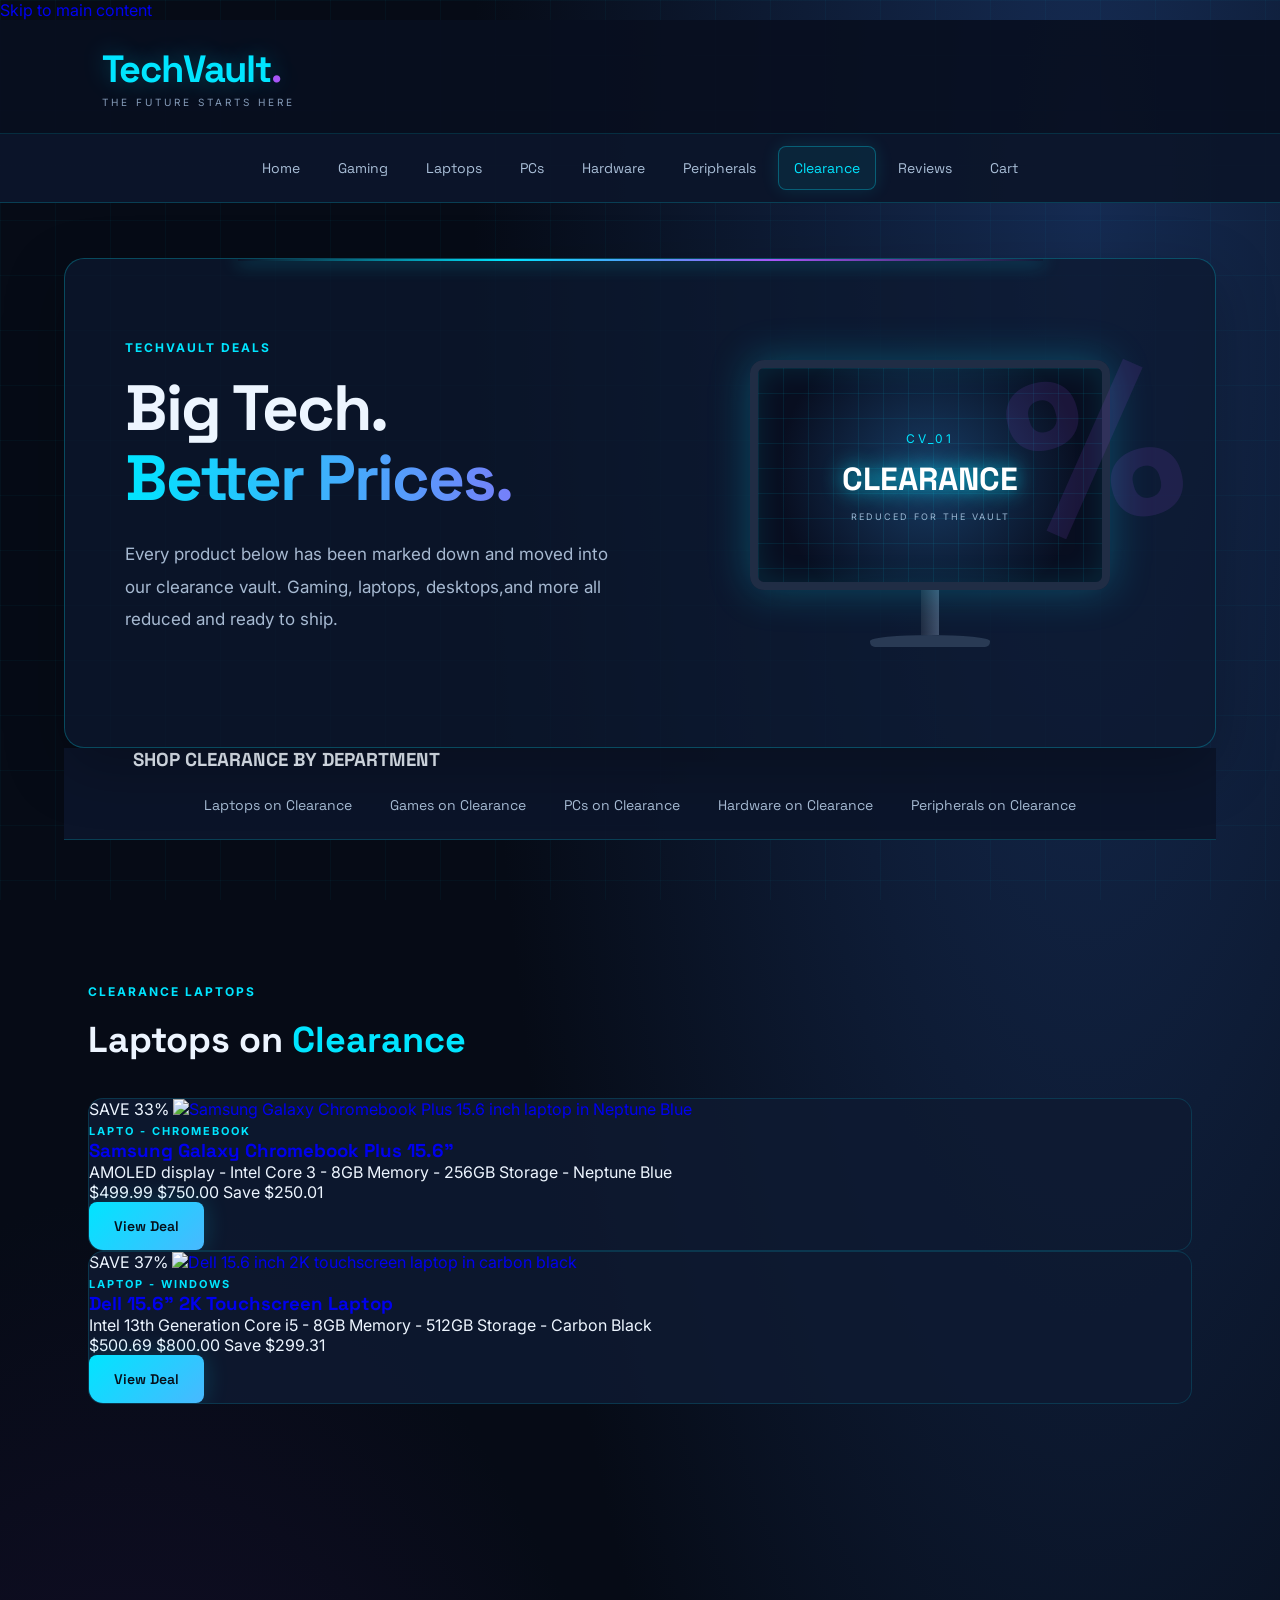
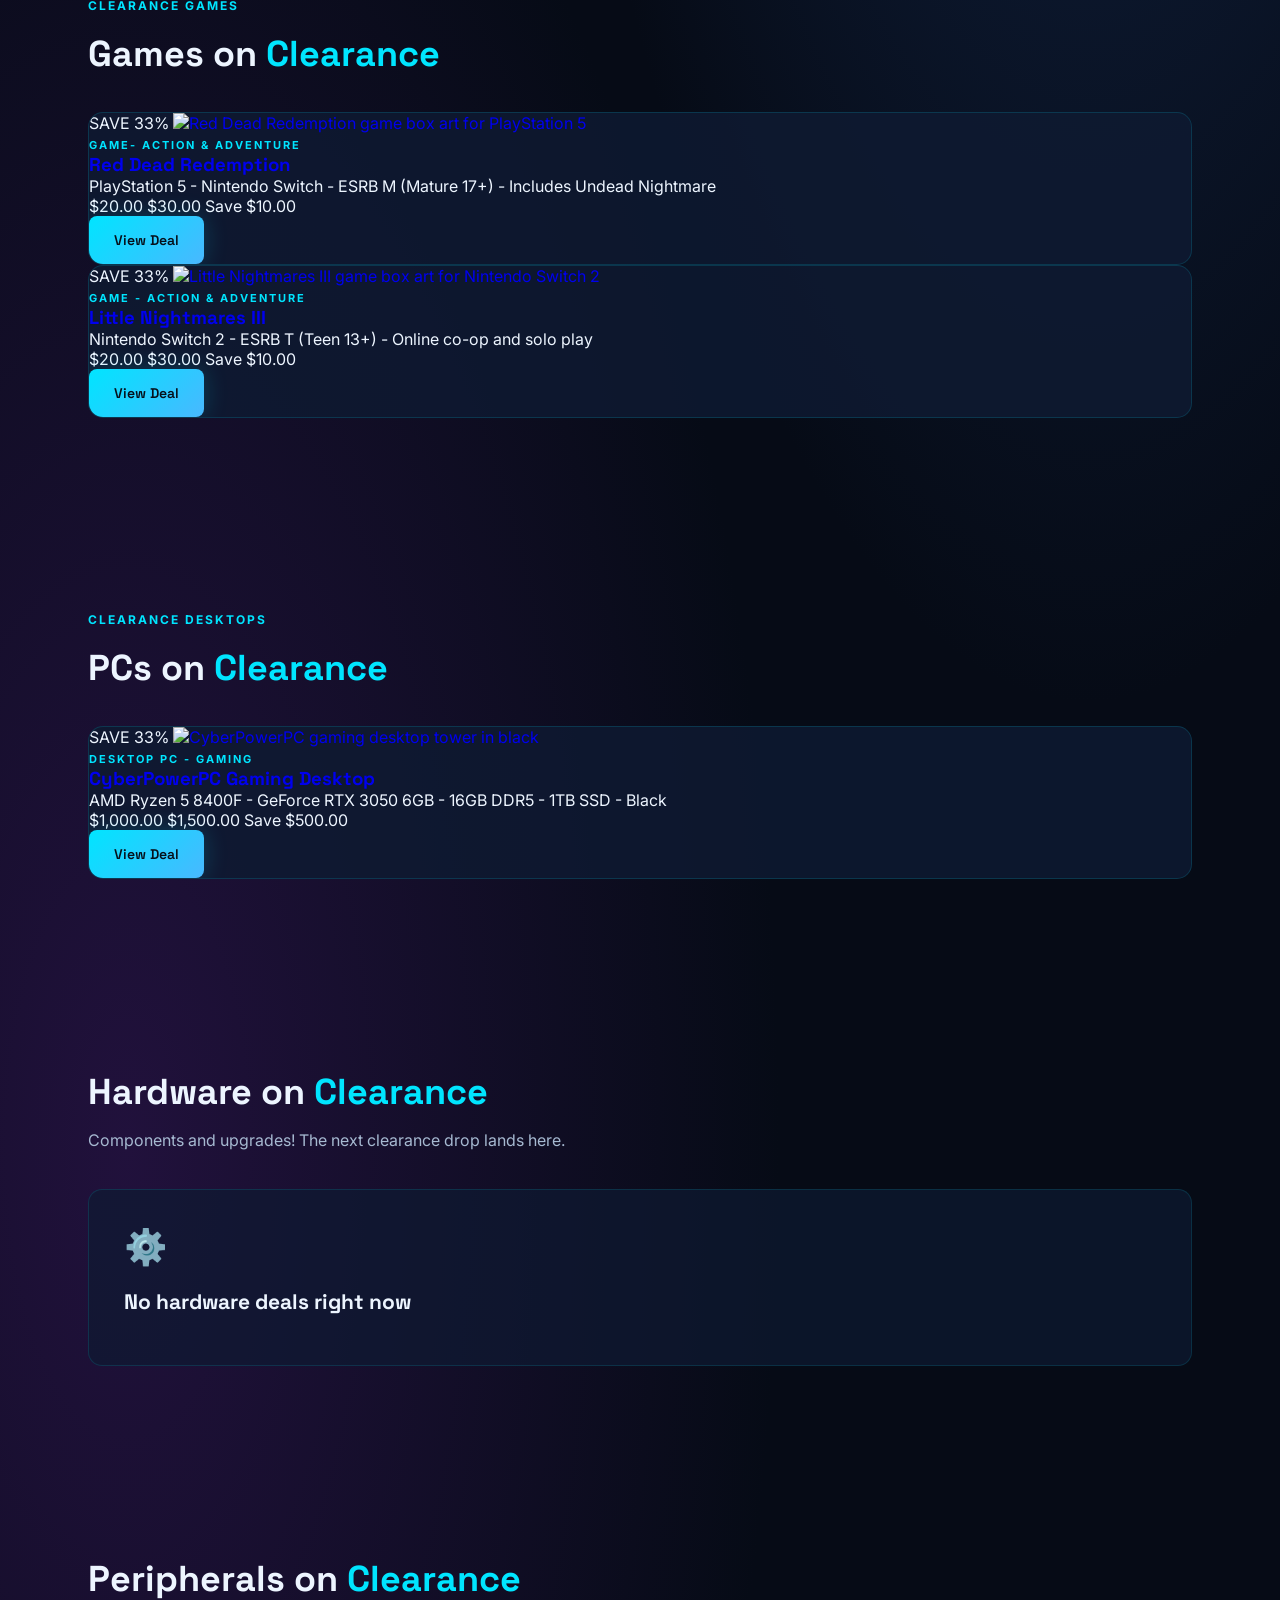
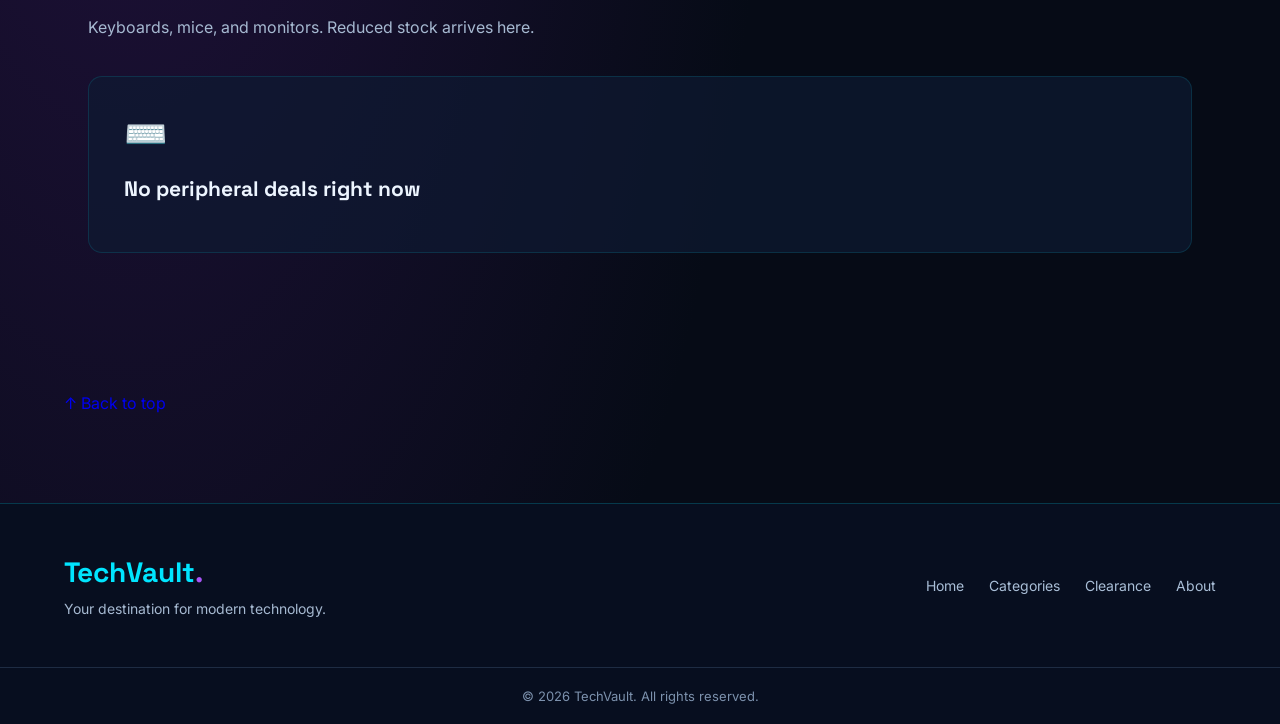
==== commit 2ae57b9c: "Update product links and improve markup structure" ====
--- a/clearance.html
+++ b/clearance.html
@@ -4,9 +4,7 @@
     <meta charset="UTF-8">
     <meta name="viewport" content="width=device-width, initial-scale=1.0">
     <title>TechVault | Future of Technology</title>
-
-    
-     <link rel="preconnect" href="https://fonts.googleapis.com">
+    <link rel="preconnect" href="https://fonts.googleapis.com">
     <link rel="preconnect" href="https://fonts.gstatic.com" crossorigin>
     <link href="https://fonts.googleapis.com/css2?family=Inter:wght@400;500;600;700&family=Space+Grotesk:wght@400;500;600;700&display=swap" rel="stylesheet">
 
@@ -26,7 +24,6 @@
         </div>
     </header>
 
-    <!-- Navigation -->
     <nav>
         <ul>
             <li><a href="index.html">Home</a></li>
@@ -98,11 +95,13 @@
                 <li class="product-card clearance-card">
                     <span class="save-badge">SAVE 33%</span>
 
+<a href="lap1.html" class="card-image" aria-label="View the Samsung Galaxy Chromebook Plus 15.6 inch product page">
 <img src="img/lap1.jpeg" alt="Samsung Galaxy Chromebook Plus 15.6 inch laptop in Neptune Blue">
+                    </a>
 
                     <div class="card-body">
 <span class="product-label">LAPTO - CHROMEBOOK</span>
-<h3>Samsung Galaxy Chromebook Plus 15.6”</h3>
+<h3><a href="lap1.html">Samsung Galaxy Chromebook Plus 15.6”</a></h3>
                         <p class="card-desc">
 AMOLED display - Intel Core 3 - 8GB Memory - 256GB Storage - Neptune Blue
                         </p>
@@ -112,18 +111,25 @@
                    <span class="price-was">$750.00</span>
                 <span class="price-save">Save $250.01</span>
                         </div>
+
+                        <div class="card-actions">
+       <a href="lap1.html" class="btn-primary">View Deal</a>
+        
+                        </div>
                     </div>
                 </li>
 
                 <li class="product-card clearance-card">
                     <span class="save-badge">SAVE 37%</span>
 
- <img src="img/lap2.jpeg" alt="Dell 15.6 inch 2K touchscreen laptop in carbon black">
+ <a href="lap2.html" class="card-image" aria-label="View the Dell 15.6 inch 2K touchscreen laptop product page">
+   <img src="img/lap2.jpeg" alt="Dell 15.6 inch 2K touchscreen laptop in carbon black">
+                    </a>
 
                     <div class="card-body">
     <span class="product-label">LAPTOP - WINDOWS</span>
                        
- <h3>Dell 15.6” 2K Touchscreen Laptop</h3>
+ <h3><a href="lap2.html">Dell 15.6” 2K Touchscreen Laptop</a></h3>
              <p class="card-desc">
    Intel 13th Generation Core i5 - 8GB Memory -
     512GB Storage - Carbon Black
@@ -134,6 +140,11 @@
            <span class="price-was">$800.00</span>
         <span class="price-save">Save $299.31</span>
                         </div>
+
+                        <div class="card-actions">
+      <a href="lap2.html" class="btn-primary">View Deal</a>
+    
+                        </div>
                     </div>
                 </li>
 
@@ -153,11 +164,13 @@
                 <li class="product-card clearance-card">
                     <span class="save-badge">SAVE 33%</span>
 
+<a href="game1.html" class="card-image" aria-label="View the Red Dead Redemption product page">
 <img src="img/game1.jpeg" alt="Red Dead Redemption game box art for PlayStation 5">
+                    </a>
 
                     <div class="card-body">
 <span class="product-label">GAME- ACTION & ADVENTURE</span>
-    <h3>Red Dead Redemption</h3>
+    <h3><a href="game1.html">Red Dead Redemption</a></h3>
                 <p class="card-desc">
       PlayStation 5 - Nintendo Switch -
      ESRB M (Mature 17+) - Includes Undead Nightmare
@@ -168,17 +181,24 @@
            <span class="price-was">$30.00</span>
         <span class="price-save">Save $10.00</span>
                         </div>
+
+                        <div class="card-actions">
+     <a href="game1.html" class="btn-primary">View Deal</a>
+     
+                        </div>
                     </div>
                 </li>
 
     <li class="product-card clearance-card">
                     <span class="save-badge">SAVE 33%</span>
 
+<a href="game2.html" class="card-image" aria-label="View the Little Nightmares III product page">
 <img src="img/game2.jpeg" alt="Little Nightmares III game box art for Nintendo Switch 2">
+                    </a>
 
                     <div class="card-body">
 <span class="product-label">GAME - ACTION & ADVENTURE</span>
-<h3>Little Nightmares III</h3>
+<h3><a href="game2.html">Little Nightmares III</a></h3>
                         <p class="card-desc">
       Nintendo Switch 2 - ESRB T (Teen 13+) -
                             Online co-op and solo play
@@ -189,6 +209,11 @@
          <span class="price-was">$30.00</span>
       <span class="price-save">Save $10.00</span>
                         </div>
+
+                        <div class="card-actions">
+       <a href="game2.html" class="btn-primary">View Deal</a>
+      
+                        </div>
                     </div>
                 </li>
 
@@ -208,11 +233,13 @@
                 <li class="product-card clearance-card">
                     <span class="save-badge">SAVE 33%</span>
 
+ <a href="pc1.html" class="card-image" aria-label="View the CyberPowerPC gaming desktop product page">
  <img src="img/pc1.jpeg" alt="CyberPowerPC gaming desktop tower in black">
+                    </a>
 
                     <div class="card-body">
  <span class="product-label">DESKTOP PC - GAMING</span>
- <h3>CyberPowerPC Gaming Desktop</h3>
+ <h3><a href="pc1.html">CyberPowerPC Gaming Desktop</a></h3>
   <p class="card-desc">
     AMD Ryzen 5 8400F - GeForce RTX 3050 6GB -
    16GB DDR5 - 1TB SSD - Black
@@ -222,6 +249,11 @@
       <span class="price-now">$1,000.00</span>
           <span class="price-was">$1,500.00</span>
         <span class="price-save">Save $500.00</span>
+                        </div>
+
+                        <div class="card-actions">
+           <a href="pc1.html" class="btn-primary">View Deal</a>
+   
                         </div>
                     </div>
                 </li>
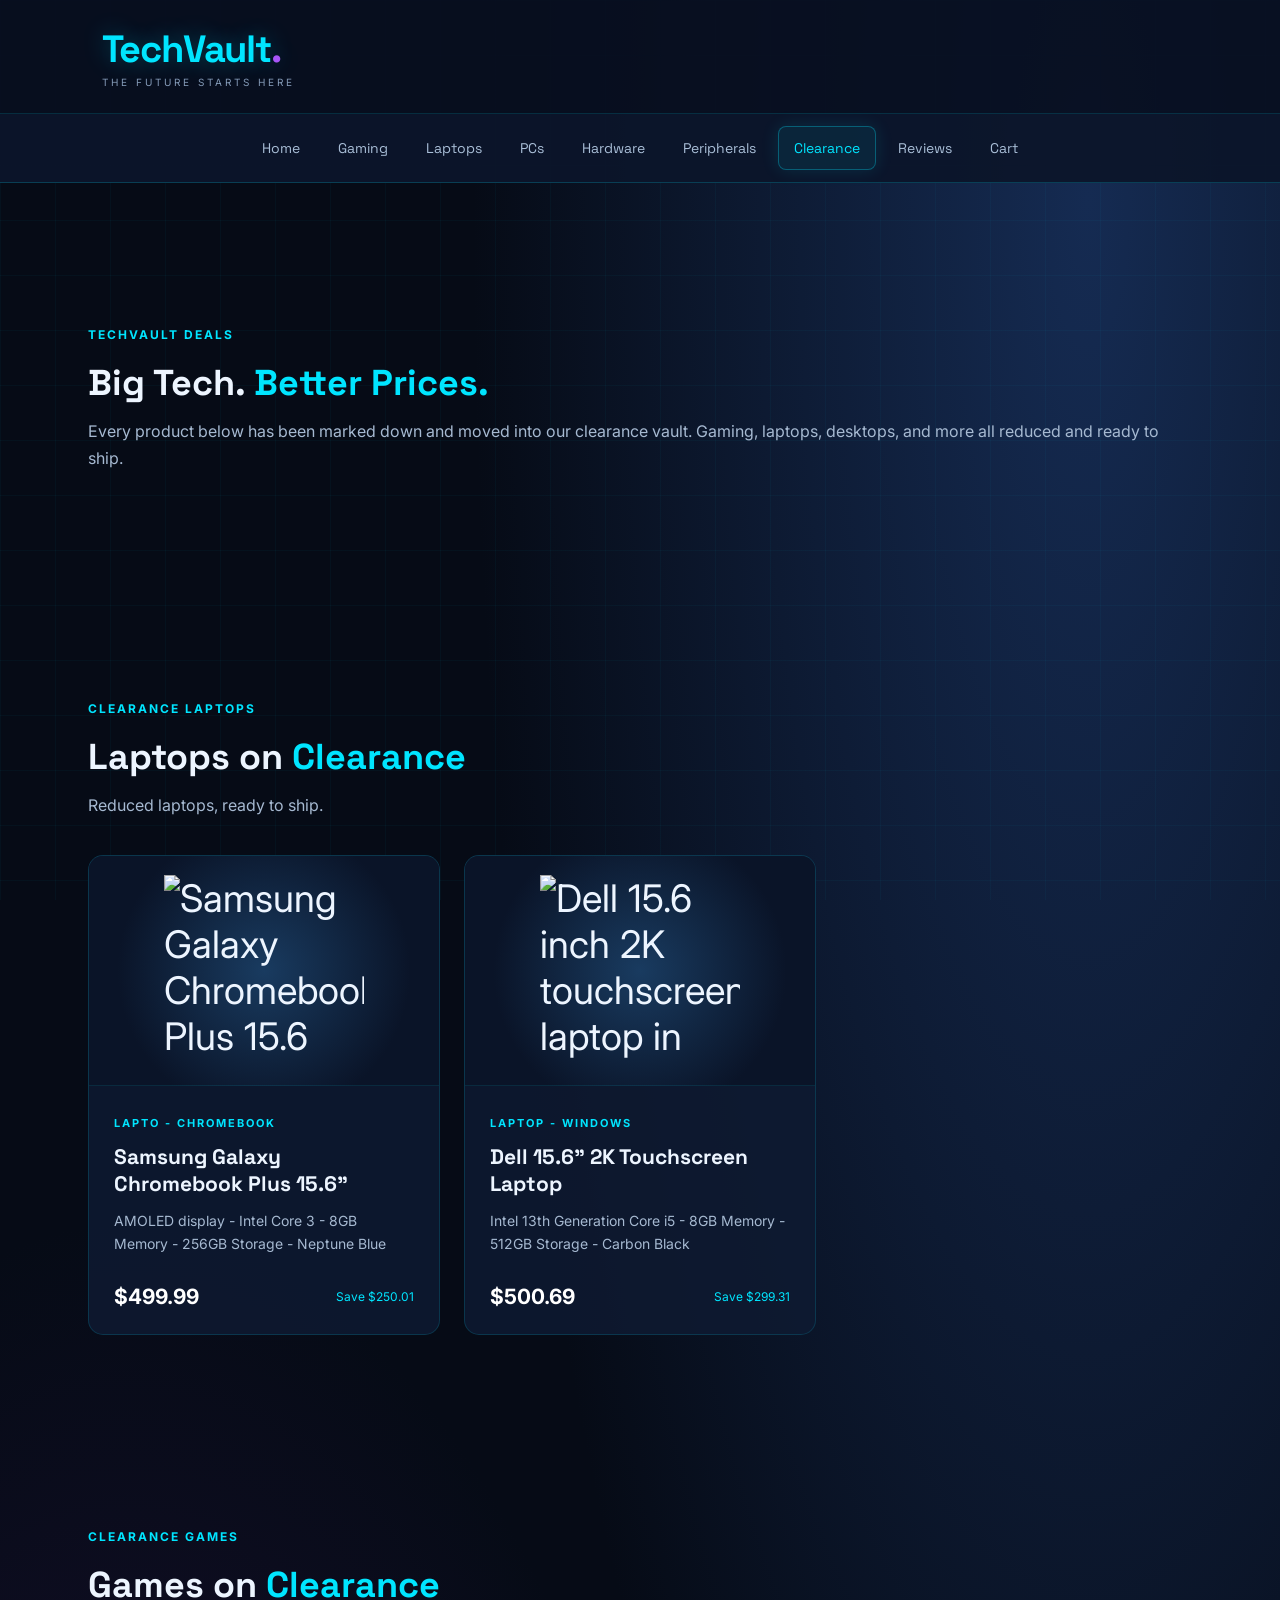
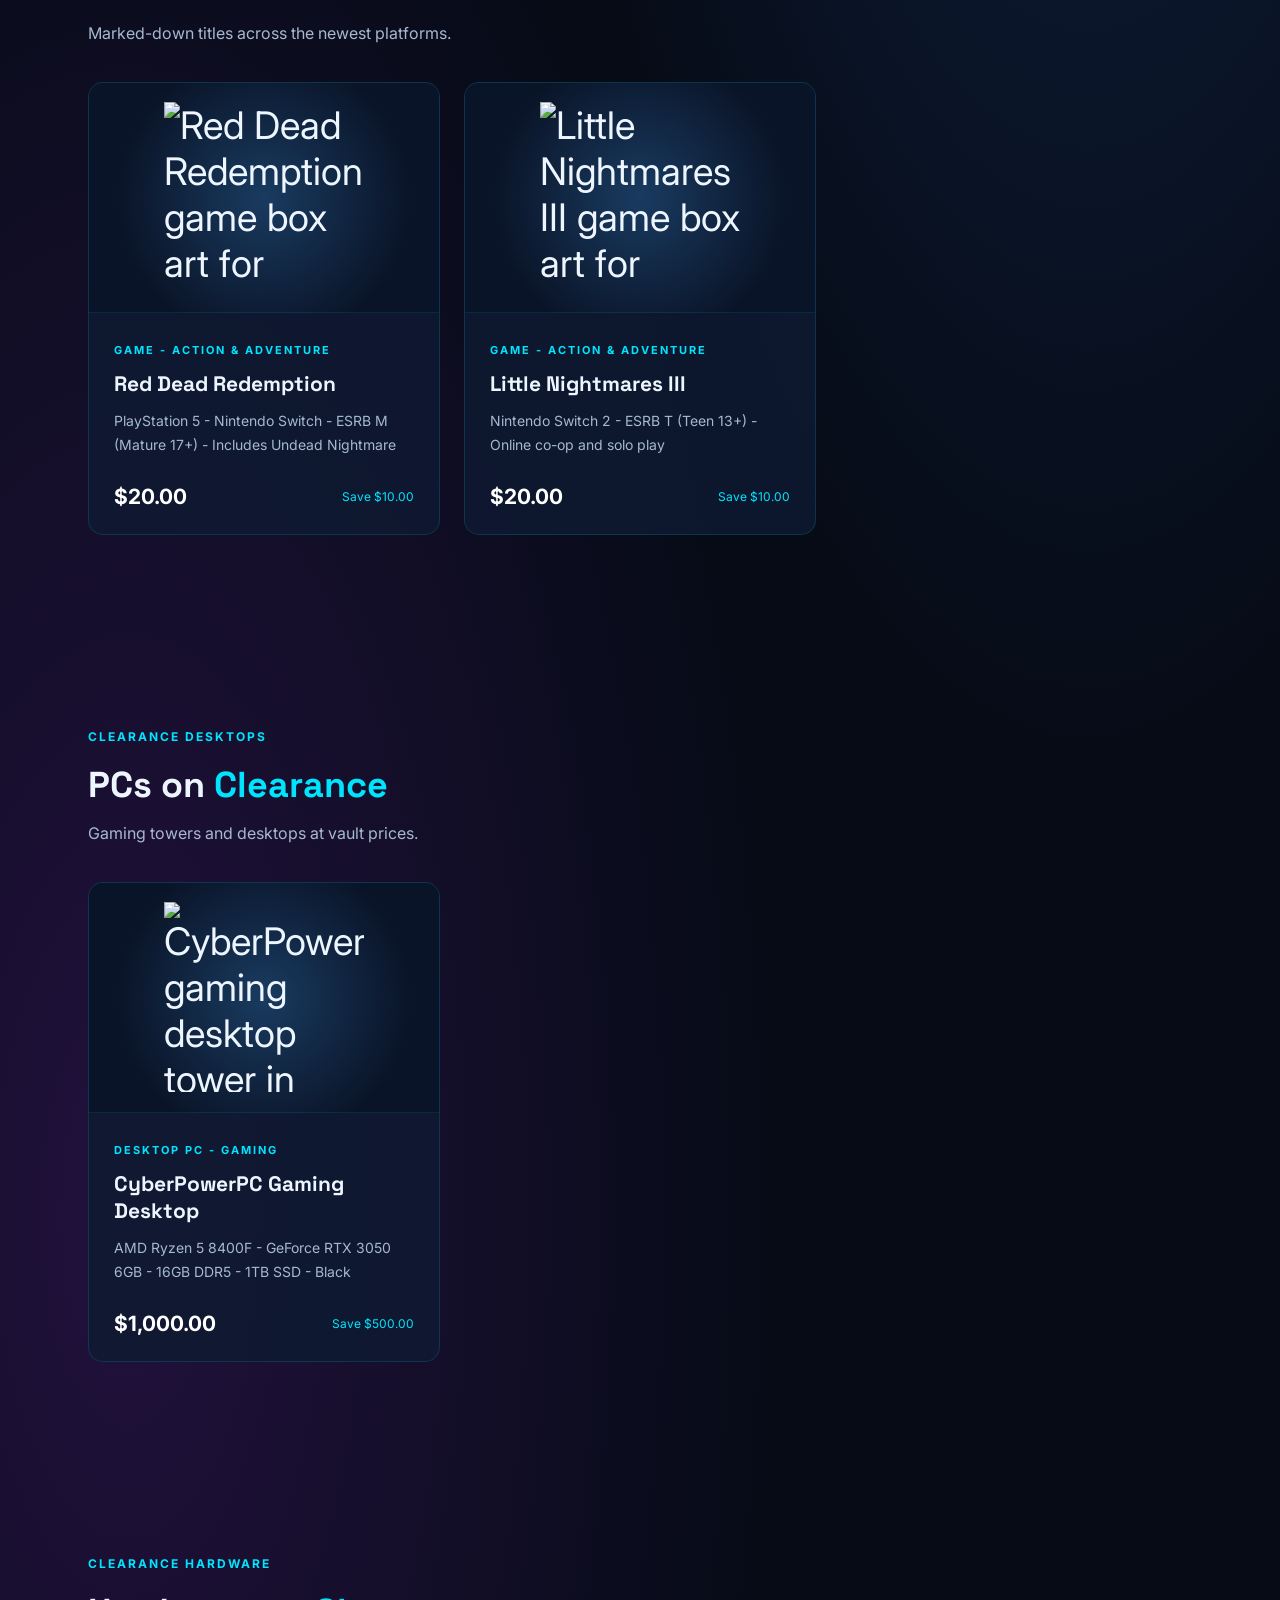
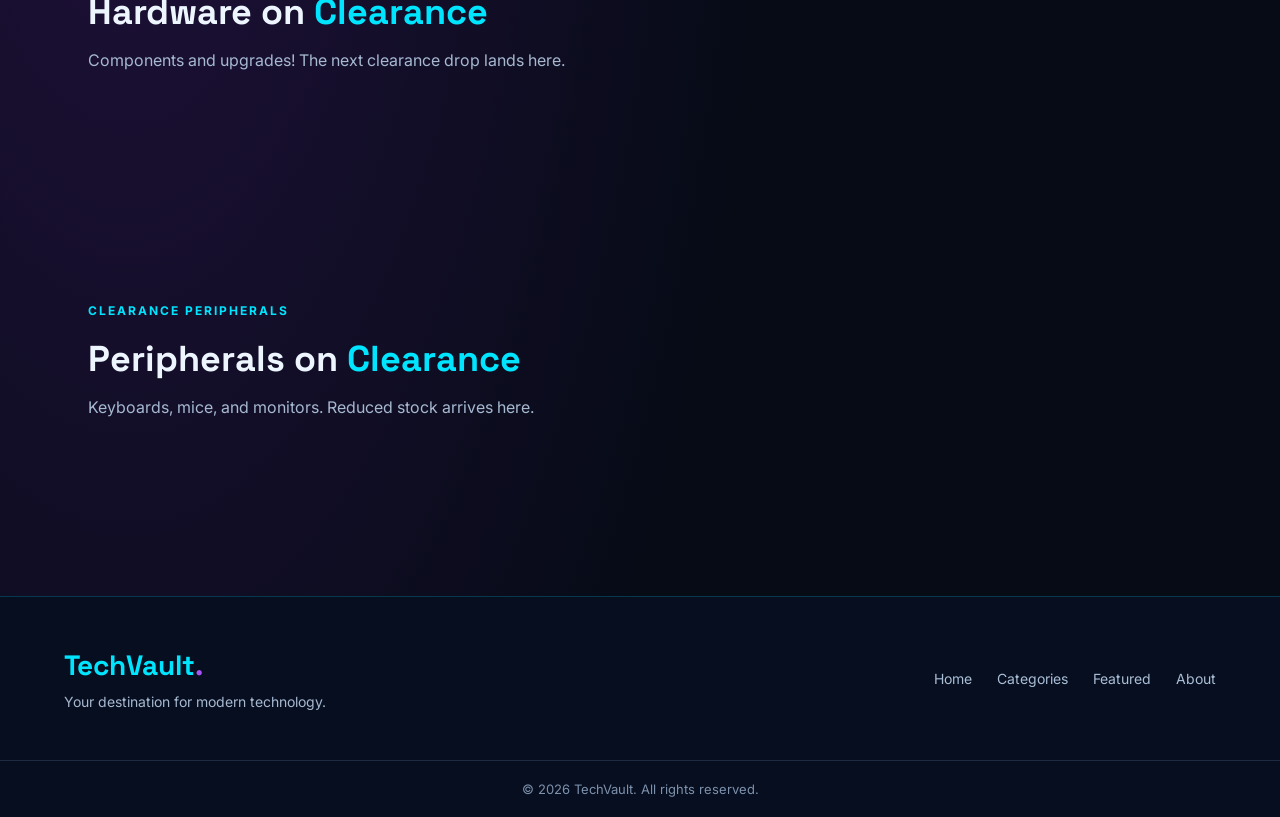
==== commit 66bc3558: "Update title and navigation links in clearance.html" ====
--- a/clearance.html
+++ b/clearance.html
@@ -3,19 +3,16 @@
 <head>
     <meta charset="UTF-8">
     <meta name="viewport" content="width=device-width, initial-scale=1.0">
-    <title>TechVault | Future of Technology</title>
+    <title>Gaming | TechVault</title>
+
     <link rel="preconnect" href="https://fonts.googleapis.com">
     <link rel="preconnect" href="https://fonts.gstatic.com" crossorigin>
     <link href="https://fonts.googleapis.com/css2?family=Inter:wght@400;500;600;700&family=Space+Grotesk:wght@400;500;600;700&display=swap" rel="stylesheet">
 
-
     <link rel="stylesheet" href="styles.css">
 </head>
 
 <body>
-
-    <a class="skip-link" href="#main">Skip to main content</a>
-
 
     <header>
         <div class="header-container">
@@ -27,278 +24,166 @@
     <nav>
         <ul>
             <li><a href="index.html">Home</a></li>
-            <li><a href="index.html#categories">Gaming</a></li>
-            <li><a href="index.html#categories">Laptops</a></li>
-            <li><a href="index.html#categories">PCs</a></li>
-            <li><a href="index.html#categories">Hardware</a></li>
-         <li><a href="index.html#categories">Peripherals</a></li>
-   <li><a href="clearance.html" class="active">Clearance</a></li>
+            <li><a href="gaming.html">Gaming</a></li>
+            <li><a href="laptops.html">Laptops</a></li>
+            <li><a href="pcs.html">PCs</a></li>
+            <li><a href="hardware.html">Hardware</a></li>
+            <li><a href="index.html#categories">Peripherals</a></li>
+            <li><a href="clearance.html" class="active">Clearance</a></li>
             <li><a href="index.html#about">Reviews</a></li>
             <li><a href="index.html#featured">Cart</a></li>
         </ul>
     </nav>
 
-    <main id="main">
-
-
-        <section class="hero">
-            <div class="hero-content">
+    <main>
+
+        <section class="store-section">
+            <div class="section-heading">
                 <span class="section-tag">TECHVAULT DEALS</span>
-
-                <h2>
-                    Big Tech.
-                    <span>Better Prices.</span>
-                </h2>
-
-                <p>
- Every product below has been marked down and moved into our clearance vault. Gaming, laptops, desktops,and more all reduced and ready to ship.
-                </p>
-
-                       </div>
-
-            <div class="hero-visual">
-                <div class="monitor">
-                    <div class="monitor-screen">
-                        <div class="screen-content">
-                            <span>CV_01</span>
-                            <h3>CLEARANCE</h3>
-                            <p>REDUCED FOR THE VAULT</p>
-                        </div>
-                    </div>
-                    <div class="monitor-stand"></div>
-                    <div class="monitor-base"></div>
-                </div>
-            </div>
-        </section>
-
-    
-        <nav class="jumpbar" aria-label="Clearance departments">
-            <h3>SHOP CLEARANCE BY DEPARTMENT</h3>
-            <ul>
-                <li><a href="#laptops-on-clearance">Laptops on Clearance</a></li>
-                <li><a href="#games-on-clearance">Games on Clearance</a></li>
-                <li><a href="#pcs-on-clearance">PCs on Clearance</a></li>
-                <li><a href="#hardware-on-clearance">Hardware on Clearance</a></li>
-                <li><a href="#peripherals-on-clearance">Peripherals on Clearance</a></li>
-            </ul>
-        </nav>
-
-        <!-- Laptops on Clearance -->
+                <h2>Big Tech. <span>Better Prices.</span></h2>
+                <p>Every product below has been marked down and moved into our clearance vault. Gaming, laptops, desktops, and more all reduced and ready to ship.</p>
+            </div>
+        </section>
+
         <section id="laptops-on-clearance" class="store-section">
             <div class="section-heading">
                 <span class="section-tag">CLEARANCE LAPTOPS</span>
                 <h2>Laptops on <span>Clearance</span></h2>
-                            </div>
-
-            <ul class="clearance-grid">
-
-                <li class="product-card clearance-card">
-                    <span class="save-badge">SAVE 33%</span>
-
-<a href="lap1.html" class="card-image" aria-label="View the Samsung Galaxy Chromebook Plus 15.6 inch product page">
-<img src="img/lap1.jpeg" alt="Samsung Galaxy Chromebook Plus 15.6 inch laptop in Neptune Blue">
-                    </a>
-
-                    <div class="card-body">
-<span class="product-label">LAPTO - CHROMEBOOK</span>
-<h3><a href="lap1.html">Samsung Galaxy Chromebook Plus 15.6”</a></h3>
-                        <p class="card-desc">
-AMOLED display - Intel Core 3 - 8GB Memory - 256GB Storage - Neptune Blue
-                        </p>
-
-                        <div class="card-price">
-               <span class="price-now">$499.99</span>
-                   <span class="price-was">$750.00</span>
-                <span class="price-save">Save $250.01</span>
-                        </div>
-
-                        <div class="card-actions">
-       <a href="lap1.html" class="btn-primary">View Deal</a>
-        
-                        </div>
-                    </div>
-                </li>
-
-                <li class="product-card clearance-card">
-                    <span class="save-badge">SAVE 37%</span>
-
- <a href="lap2.html" class="card-image" aria-label="View the Dell 15.6 inch 2K touchscreen laptop product page">
-   <img src="img/lap2.jpeg" alt="Dell 15.6 inch 2K touchscreen laptop in carbon black">
-                    </a>
-
-                    <div class="card-body">
-    <span class="product-label">LAPTOP - WINDOWS</span>
-                       
- <h3><a href="lap2.html">Dell 15.6” 2K Touchscreen Laptop</a></h3>
-             <p class="card-desc">
-   Intel 13th Generation Core i5 - 8GB Memory -
-    512GB Storage - Carbon Black
-                        </p>
-
-                        <div class="card-price">
-            <span class="price-now">$500.69</span>
-           <span class="price-was">$800.00</span>
-        <span class="price-save">Save $299.31</span>
-                        </div>
-
-                        <div class="card-actions">
-      <a href="lap2.html" class="btn-primary">View Deal</a>
-    
-                        </div>
-                    </div>
-                </li>
-
-            </ul>
-        </section>
-
-        <!-- Games on Clearance -->
+                <p>Reduced laptops, ready to ship.</p>
+            </div>
+
+            <div class="product-grid">
+
+                <div class="product-card">
+                    <div class="product-image">
+                        <div class="category-icon">
+                            <img src="img/lap1.jpeg" alt="Samsung Galaxy Chromebook Plus 15.6 inch laptop in Neptune Blue">
+                        </div>
+                    </div>
+                    <div class="product-info">
+                        <span class="product-label">LAPTO - CHROMEBOOK</span>
+                        <h3>Samsung Galaxy Chromebook Plus 15.6&rdquo;</h3>
+                        <p>AMOLED display - Intel Core 3 - 8GB Memory - 256GB Storage - Neptune Blue</p>
+                        <div class="product-bottom">
+                            <strong>$499.99</strong>
+                            <span>Save $250.01</span>
+                        </div>
+                    </div>
+                </div>
+
+                <div class="product-card">
+                    <div class="product-image">
+                        <div class="category-icon">
+                            <img src="img/lap2.jpeg" alt="Dell 15.6 inch 2K touchscreen laptop in carbon black">
+                        </div>
+                    </div>
+                    <div class="product-info">
+                        <span class="product-label">LAPTOP - WINDOWS</span>
+                        <h3>Dell 15.6&rdquo; 2K Touchscreen Laptop</h3>
+                        <p>Intel 13th Generation Core i5 - 8GB Memory - 512GB Storage - Carbon Black</p>
+                        <div class="product-bottom">
+                            <strong>$500.69</strong>
+                            <span>Save $299.31</span>
+                        </div>
+                    </div>
+                </div>
+
+            </div>
+        </section>
+
         <section id="games-on-clearance" class="store-section">
             <div class="section-heading">
                 <span class="section-tag">CLEARANCE GAMES</span>
                 <h2>Games on <span>Clearance</span></h2>
- 
-            </div>
-
-            <ul class="clearance-grid">
-
-                <li class="product-card clearance-card">
-                    <span class="save-badge">SAVE 33%</span>
-
-<a href="game1.html" class="card-image" aria-label="View the Red Dead Redemption product page">
-<img src="img/game1.jpeg" alt="Red Dead Redemption game box art for PlayStation 5">
-                    </a>
-
-                    <div class="card-body">
-<span class="product-label">GAME- ACTION & ADVENTURE</span>
-    <h3><a href="game1.html">Red Dead Redemption</a></h3>
-                <p class="card-desc">
-      PlayStation 5 - Nintendo Switch -
-     ESRB M (Mature 17+) - Includes Undead Nightmare
-                        </p>
-
-                        <div class="card-price">
-          <span class="price-now">$20.00</span>
-           <span class="price-was">$30.00</span>
-        <span class="price-save">Save $10.00</span>
-                        </div>
-
-                        <div class="card-actions">
-     <a href="game1.html" class="btn-primary">View Deal</a>
-     
-                        </div>
-                    </div>
-                </li>
-
-    <li class="product-card clearance-card">
-                    <span class="save-badge">SAVE 33%</span>
-
-<a href="game2.html" class="card-image" aria-label="View the Little Nightmares III product page">
-<img src="img/game2.jpeg" alt="Little Nightmares III game box art for Nintendo Switch 2">
-                    </a>
-
-                    <div class="card-body">
-<span class="product-label">GAME - ACTION & ADVENTURE</span>
-<h3><a href="game2.html">Little Nightmares III</a></h3>
-                        <p class="card-desc">
-      Nintendo Switch 2 - ESRB T (Teen 13+) -
-                            Online co-op and solo play
-                        </p>
-
-                        <div class="card-price">
-        <span class="price-now">$20.00</span>
-         <span class="price-was">$30.00</span>
-      <span class="price-save">Save $10.00</span>
-                        </div>
-
-                        <div class="card-actions">
-       <a href="game2.html" class="btn-primary">View Deal</a>
-      
-                        </div>
-                    </div>
-                </li>
-
-            </ul>
-        </section>
-
-        <!-- PCs on Clearance -->
+                <p>Marked-down titles across the newest platforms.</p>
+            </div>
+
+            <div class="product-grid">
+
+                <div class="product-card">
+                    <div class="product-image">
+                        <div class="category-icon">
+                            <img src="img/game1.jpeg" alt="Red Dead Redemption game box art for PlayStation 5">
+                        </div>
+                    </div>
+                    <div class="product-info">
+                        <span class="product-label">GAME - ACTION &amp; ADVENTURE</span>
+                        <h3>Red Dead Redemption</h3>
+                        <p>PlayStation 5 - Nintendo Switch - ESRB M (Mature 17+) - Includes Undead Nightmare</p>
+                        <div class="product-bottom">
+                            <strong>$20.00</strong>
+                            <span>Save $10.00</span>
+                        </div>
+                    </div>
+                </div>
+
+                <div class="product-card">
+                    <div class="product-image">
+                        <div class="category-icon">
+                            <img src="img/game2.jpeg" alt="Little Nightmares III game box art for Nintendo Switch 2">
+                        </div>
+                    </div>
+                    <div class="product-info">
+                        <span class="product-label">GAME - ACTION &amp; ADVENTURE</span>
+                        <h3>Little Nightmares III</h3>
+                        <p>Nintendo Switch 2 - ESRB T (Teen 13+) - Online co-op and solo play</p>
+                        <div class="product-bottom">
+                            <strong>$20.00</strong>
+                            <span>Save $10.00</span>
+                        </div>
+                    </div>
+                </div>
+
+            </div>
+        </section>
+
         <section id="pcs-on-clearance" class="store-section">
             <div class="section-heading">
-   <span class="section-tag">CLEARANCE DESKTOPS</span>
+                <span class="section-tag">CLEARANCE DESKTOPS</span>
                 <h2>PCs on <span>Clearance</span></h2>
-   
-            </div>
-
-            <ul class="clearance-grid">
-
-                <li class="product-card clearance-card">
-                    <span class="save-badge">SAVE 33%</span>
-
- <a href="pc1.html" class="card-image" aria-label="View the CyberPowerPC gaming desktop product page">
- <img src="img/pc1.jpeg" alt="CyberPowerPC gaming desktop tower in black">
-                    </a>
-
-                    <div class="card-body">
- <span class="product-label">DESKTOP PC - GAMING</span>
- <h3><a href="pc1.html">CyberPowerPC Gaming Desktop</a></h3>
-  <p class="card-desc">
-    AMD Ryzen 5 8400F - GeForce RTX 3050 6GB -
-   16GB DDR5 - 1TB SSD - Black
-                        </p>
-
-     <div class="card-price">
-      <span class="price-now">$1,000.00</span>
-          <span class="price-was">$1,500.00</span>
-        <span class="price-save">Save $500.00</span>
-                        </div>
-
-                        <div class="card-actions">
-           <a href="pc1.html" class="btn-primary">View Deal</a>
-   
-                        </div>
-                    </div>
-                </li>
-
-            </ul>
-        </section>
-
-        <!-- Hardware on Clearance -->
+                <p>Gaming towers and desktops at vault prices.</p>
+            </div>
+
+            <div class="product-grid">
+
+                <div class="product-card">
+                    <div class="product-image">
+                        <div class="category-icon">
+                            <img src="img/pc1.jpeg" alt="CyberPowerPC gaming desktop tower in black">
+                        </div>
+                    </div>
+                    <div class="product-info">
+                        <span class="product-label">DESKTOP PC - GAMING</span>
+                        <h3>CyberPowerPC Gaming Desktop</h3>
+                        <p>AMD Ryzen 5 8400F - GeForce RTX 3050 6GB - 16GB DDR5 - 1TB SSD - Black</p>
+                        <div class="product-bottom">
+                            <strong>$1,000.00</strong>
+                            <span>Save $500.00</span>
+                        </div>
+                    </div>
+                </div>
+
+            </div>
+        </section>
+
         <section id="hardware-on-clearance" class="store-section">
             <div class="section-heading">
-   
-                <h2>Hardware on <span>Clearance</span></h2>    
-<p>Components and upgrades! The next clearance drop lands here.</p>
-            </div>
-
-            <div class="benefit-card">
-                <div class="benefit-icon">⚙️</div>
-                <h3>No hardware deals right now</h3>
-                           </div>
-        </section>
-
-        <!-- Peripherals on Clearance -->
+                <span class="section-tag">CLEARANCE HARDWARE</span>
+                <h2>Hardware on <span>Clearance</span></h2>
+                <p>Components and upgrades! The next clearance drop lands here.</p>
+            </div>
+        </section>
+
         <section id="peripherals-on-clearance" class="store-section">
             <div class="section-heading">
-  
+                <span class="section-tag">CLEARANCE PERIPHERALS</span>
                 <h2>Peripherals on <span>Clearance</span></h2>
-<p>Keyboards, mice, and monitors. Reduced stock arrives here.</p>
-            </div>
-
-            <div class="benefit-card">
-                <div class="benefit-icon">⌨️</div>
-                <h3>No peripheral deals right now</h3>
-                           </div>
-        </section>
-
-       
-
-            <div class="clearance-decoration">%</div>
-       
-
-        <a href="#main" class="to-top">&uarr; Back to top</a>
+                <p>Keyboards, mice, and monitors. Reduced stock arrives here.</p>
+            </div>
+        </section>
 
     </main>
 
-    <!-- Footer -->
     <footer>
         <div class="footer-content">
             <div>
@@ -309,7 +194,7 @@
             <div class="footer-links">
                 <a href="index.html">Home</a>
                 <a href="index.html#categories">Categories</a>
-                <a href="clearance.html">Clearance</a>
+                <a href="index.html#featured">Featured</a>
                 <a href="index.html#about">About</a>
             </div>
         </div>
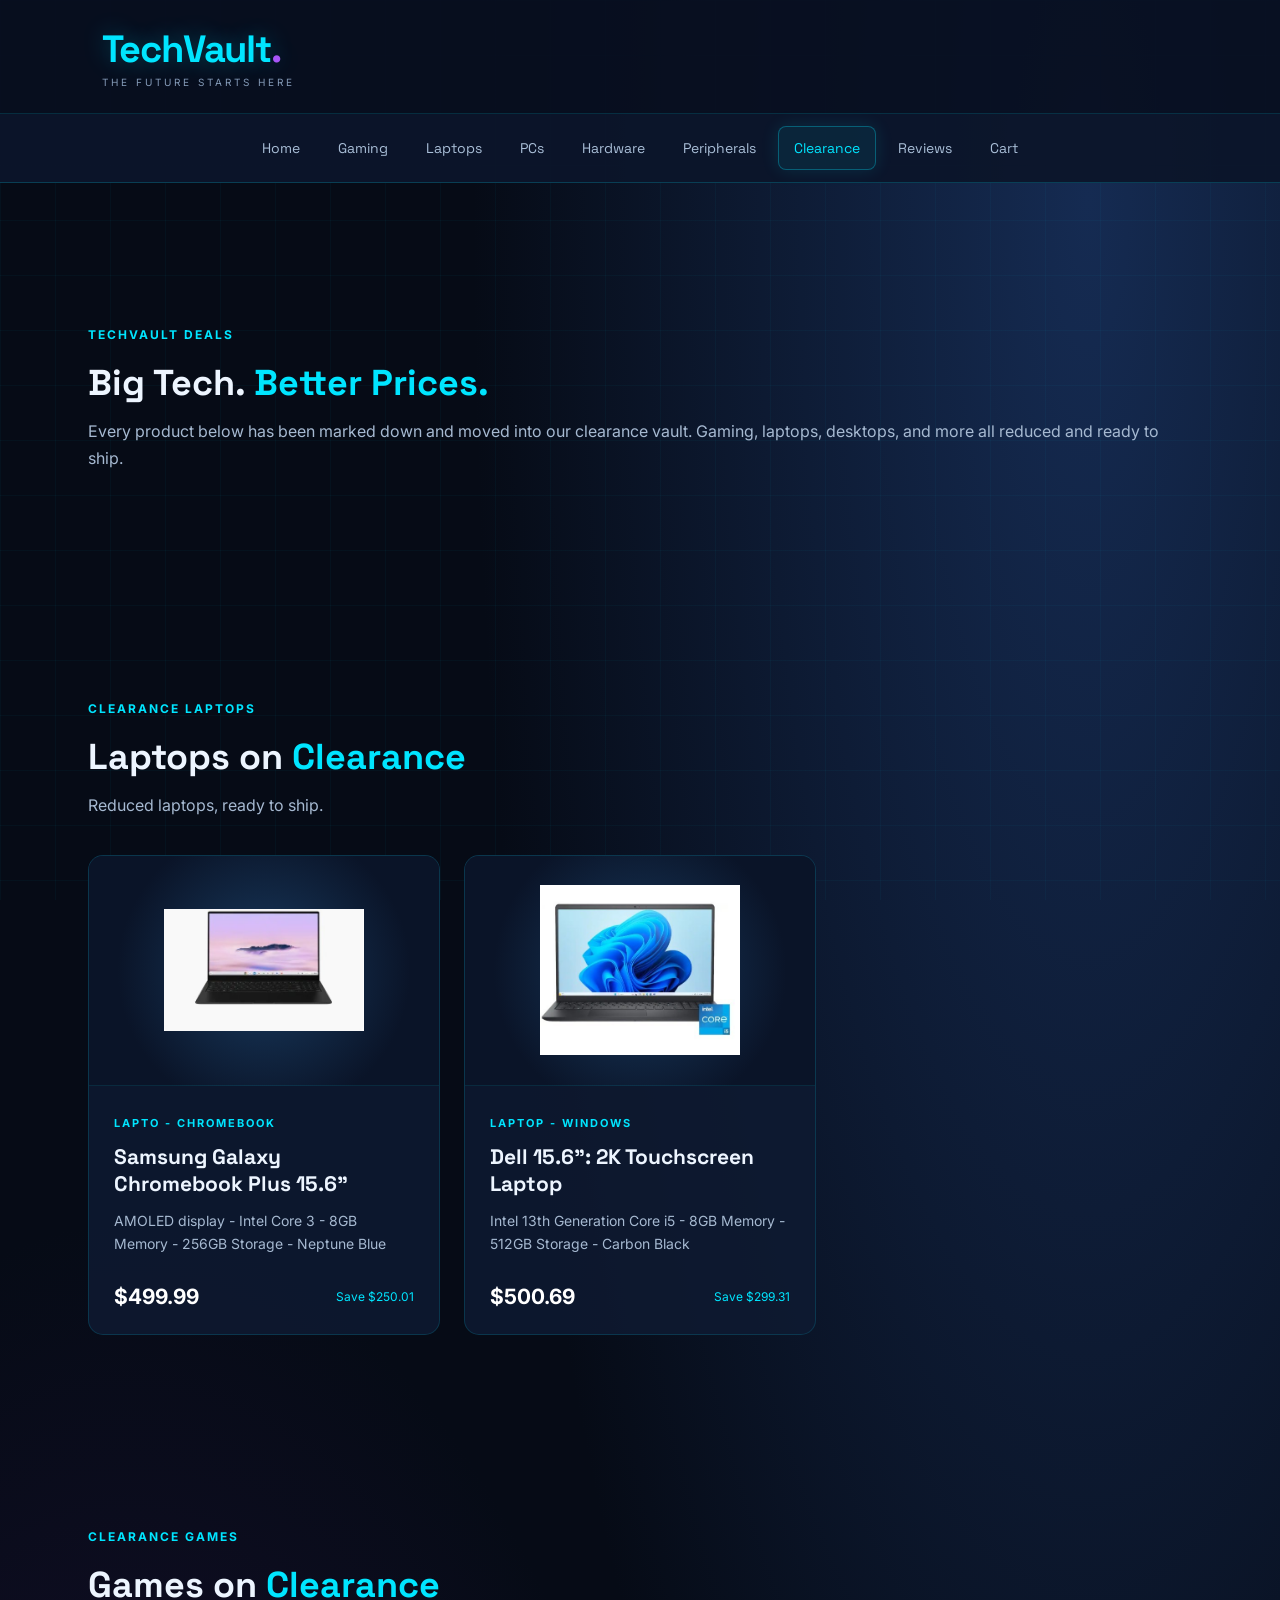
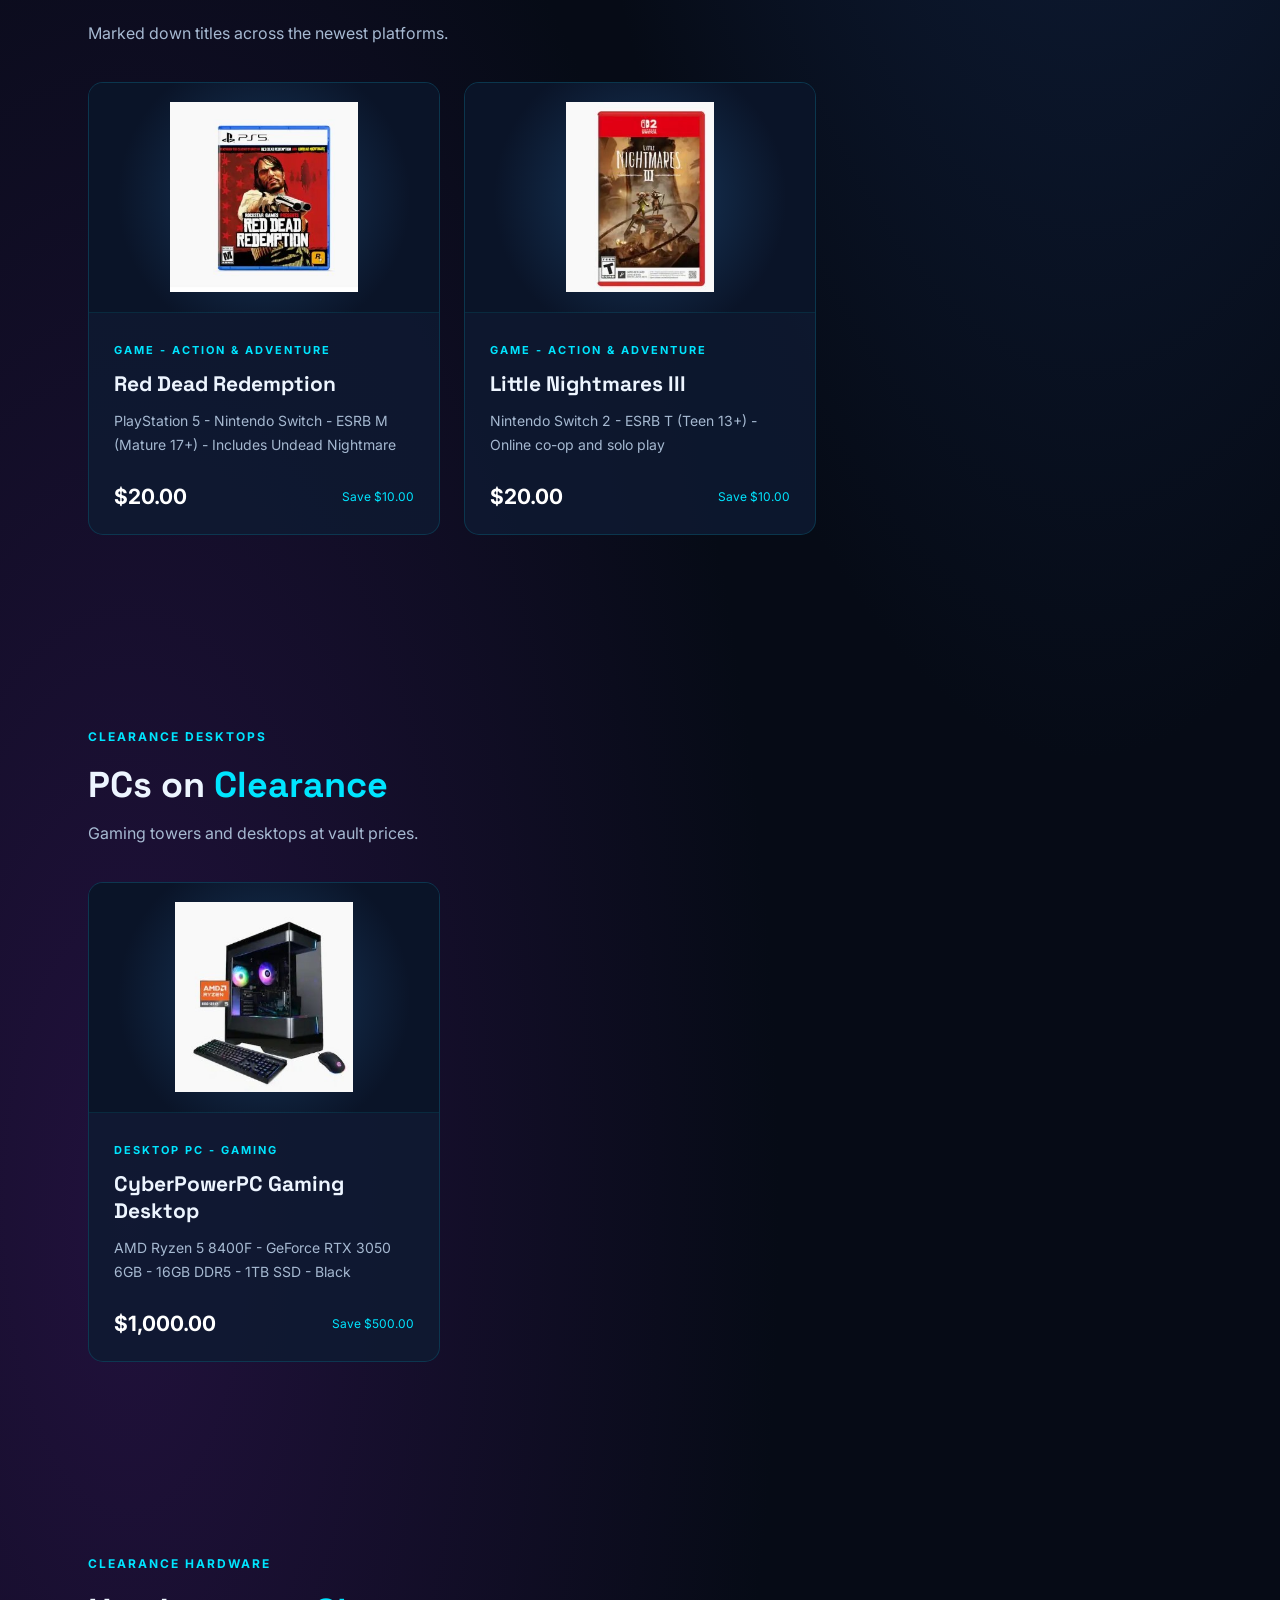
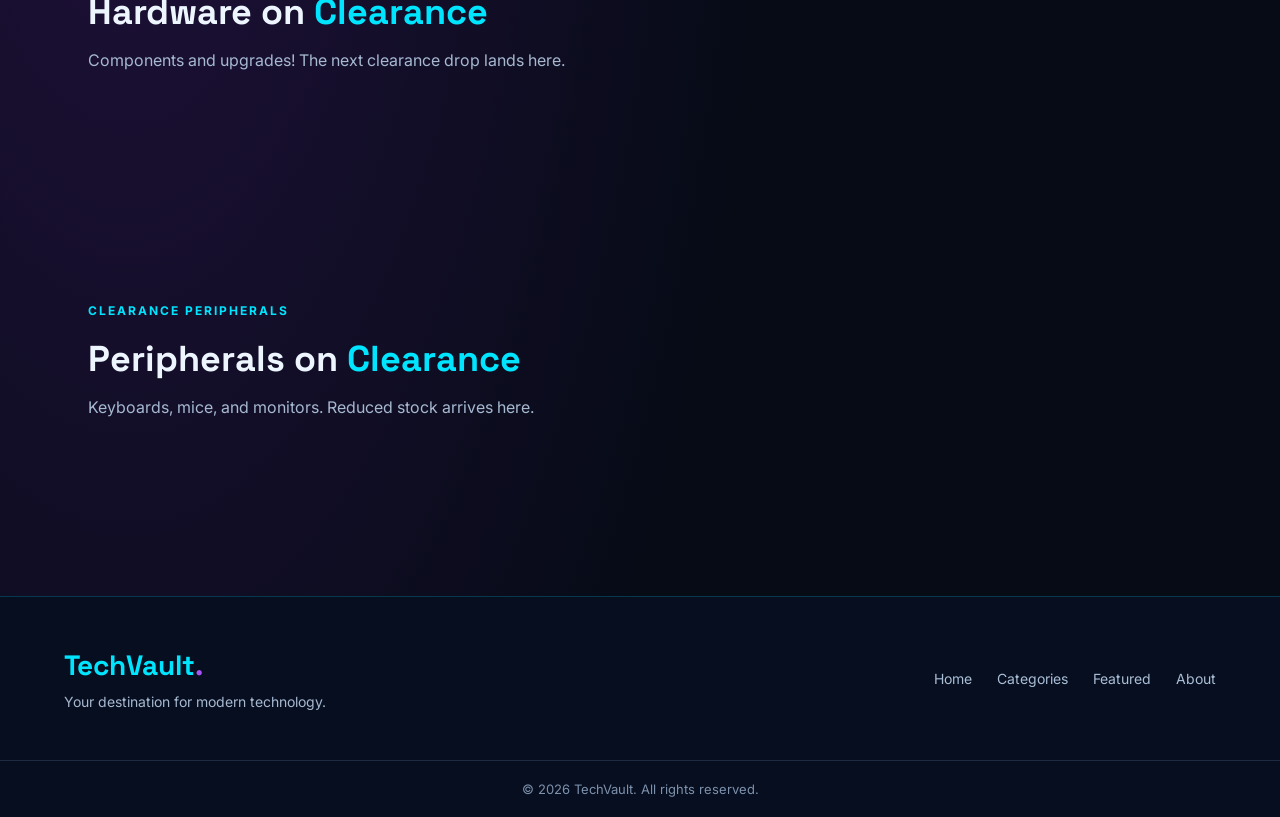
==== commit b435bda8: "Fixed HTML" ====
--- a/clearance.html
+++ b/clearance.html
@@ -62,7 +62,7 @@
                     </div>
                     <div class="product-info">
                         <span class="product-label">LAPTO - CHROMEBOOK</span>
-                        <h3>Samsung Galaxy Chromebook Plus 15.6&rdquo;</h3>
+                        <h3>Samsung Galaxy Chromebook Plus 15.6"</h3>
                         <p>AMOLED display - Intel Core 3 - 8GB Memory - 256GB Storage - Neptune Blue</p>
                         <div class="product-bottom">
                             <strong>$499.99</strong>
@@ -79,7 +79,7 @@
                     </div>
                     <div class="product-info">
                         <span class="product-label">LAPTOP - WINDOWS</span>
-                        <h3>Dell 15.6&rdquo; 2K Touchscreen Laptop</h3>
+                        <h3>Dell 15.6": 2K Touchscreen Laptop</h3>
                         <p>Intel 13th Generation Core i5 - 8GB Memory - 512GB Storage - Carbon Black</p>
                         <div class="product-bottom">
                             <strong>$500.69</strong>
@@ -95,7 +95,7 @@
             <div class="section-heading">
                 <span class="section-tag">CLEARANCE GAMES</span>
                 <h2>Games on <span>Clearance</span></h2>
-                <p>Marked-down titles across the newest platforms.</p>
+                <p>Marked down titles across the newest platforms.</p>
             </div>
 
             <div class="product-grid">
@@ -107,7 +107,7 @@
                         </div>
                     </div>
                     <div class="product-info">
-                        <span class="product-label">GAME - ACTION &amp; ADVENTURE</span>
+                        <span class="product-label">GAME - ACTION & ADVENTURE</span>
                         <h3>Red Dead Redemption</h3>
                         <p>PlayStation 5 - Nintendo Switch - ESRB M (Mature 17+) - Includes Undead Nightmare</p>
                         <div class="product-bottom">
@@ -124,7 +124,7 @@
                         </div>
                     </div>
                     <div class="product-info">
-                        <span class="product-label">GAME - ACTION &amp; ADVENTURE</span>
+                        <span class="product-label">GAME - ACTION & ADVENTURE</span>
                         <h3>Little Nightmares III</h3>
                         <p>Nintendo Switch 2 - ESRB T (Teen 13+) - Online co-op and solo play</p>
                         <div class="product-bottom">
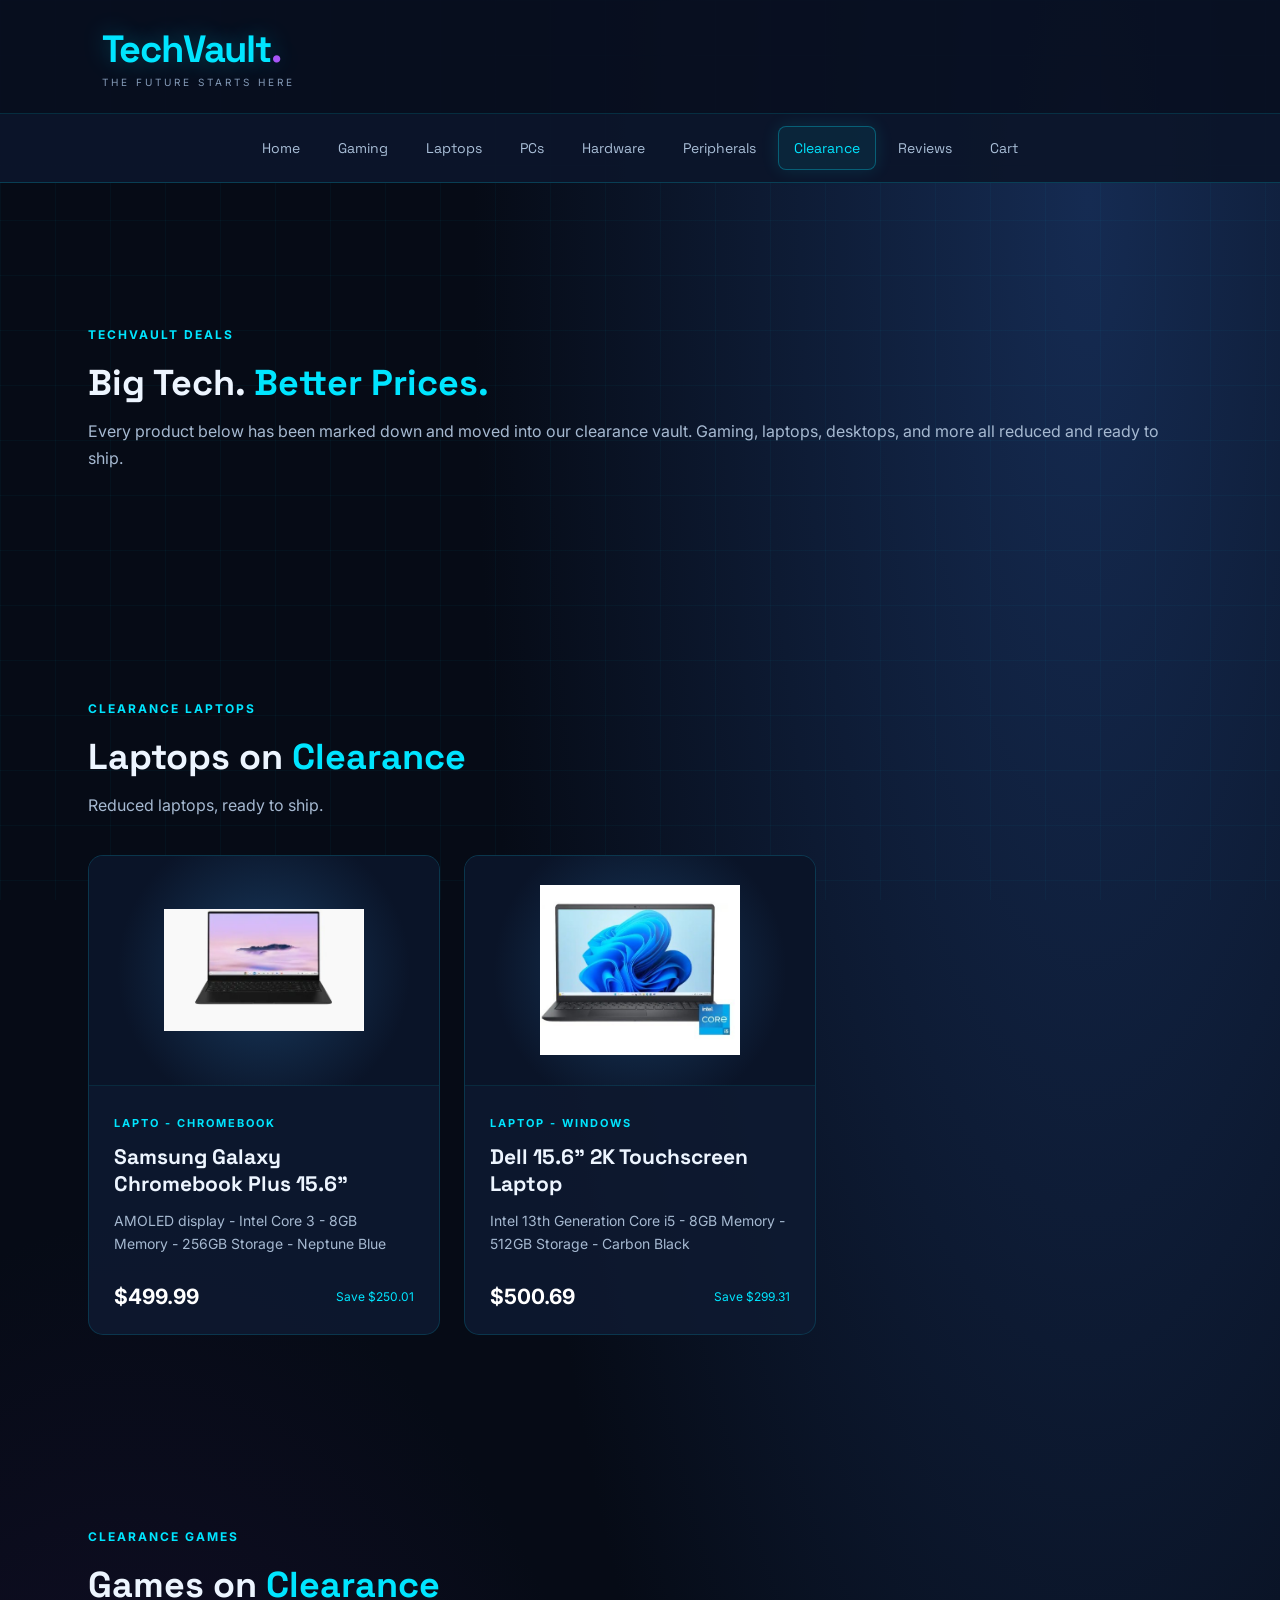
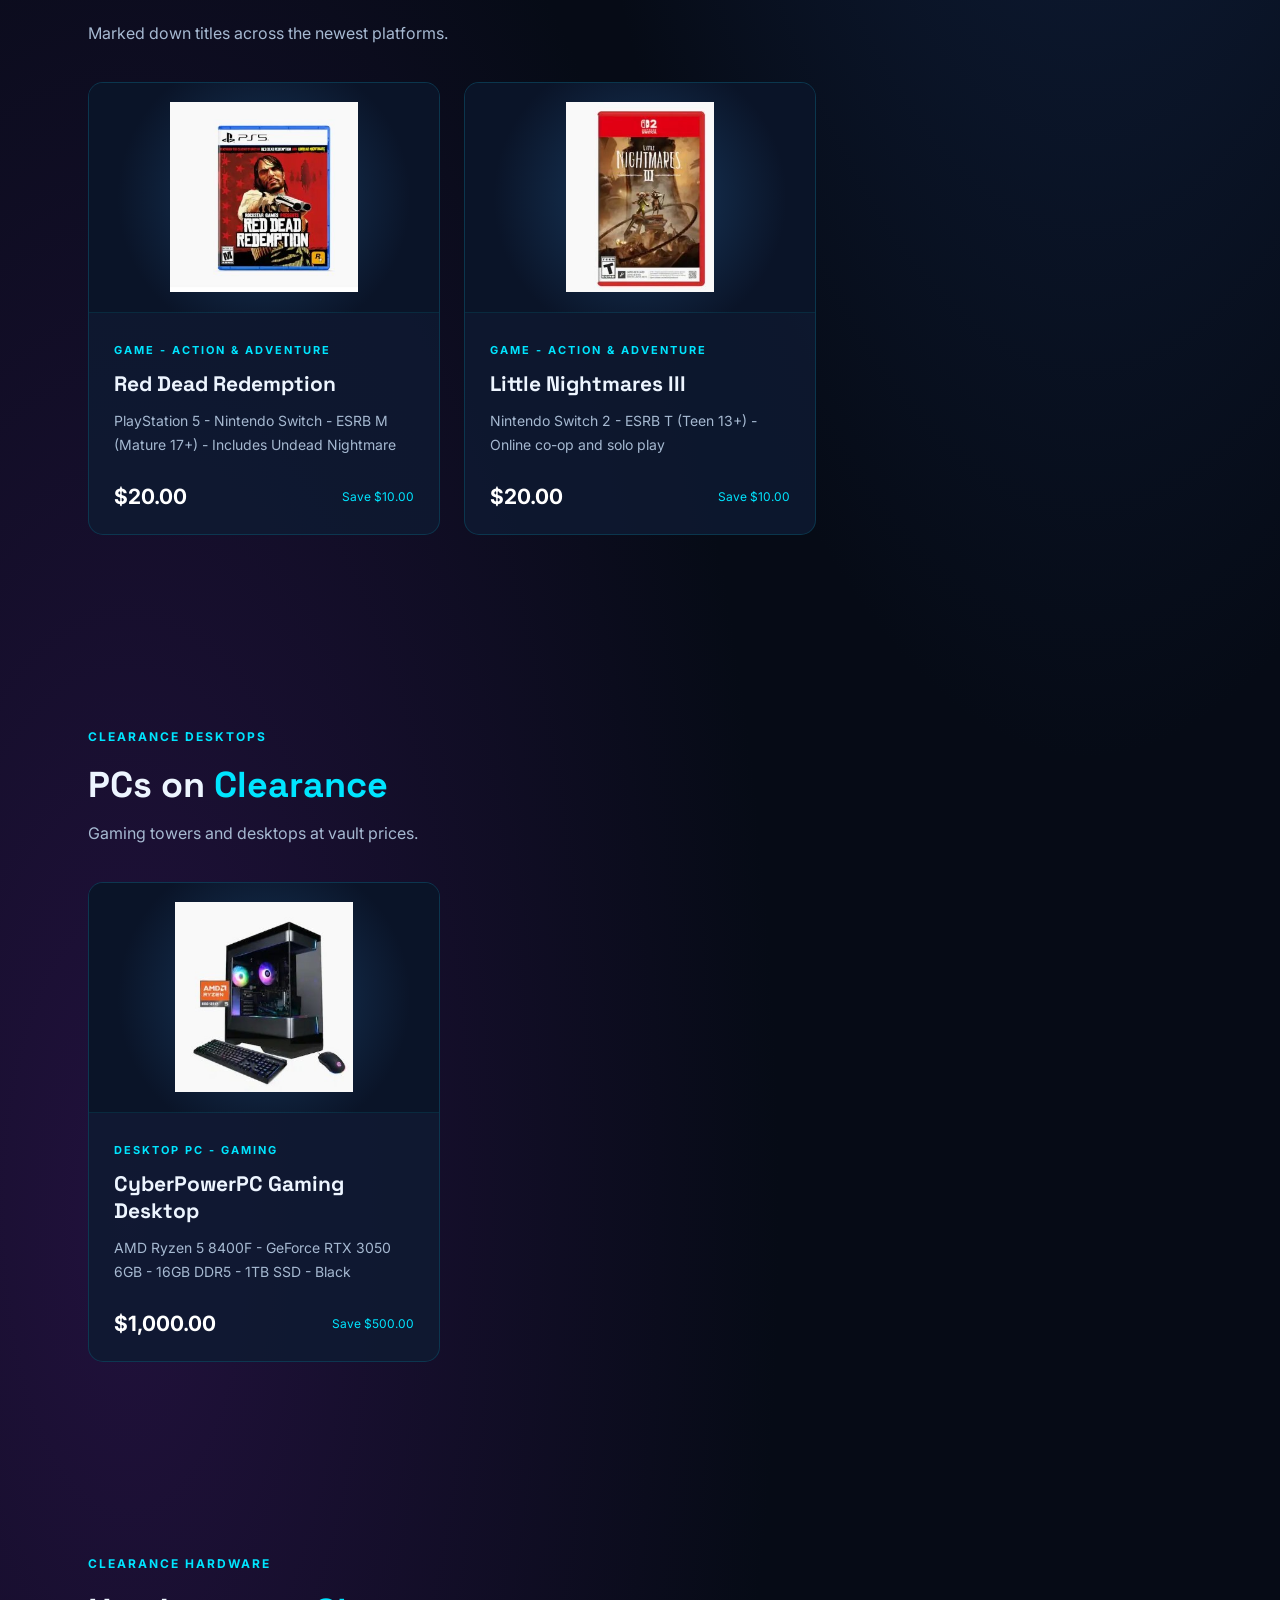
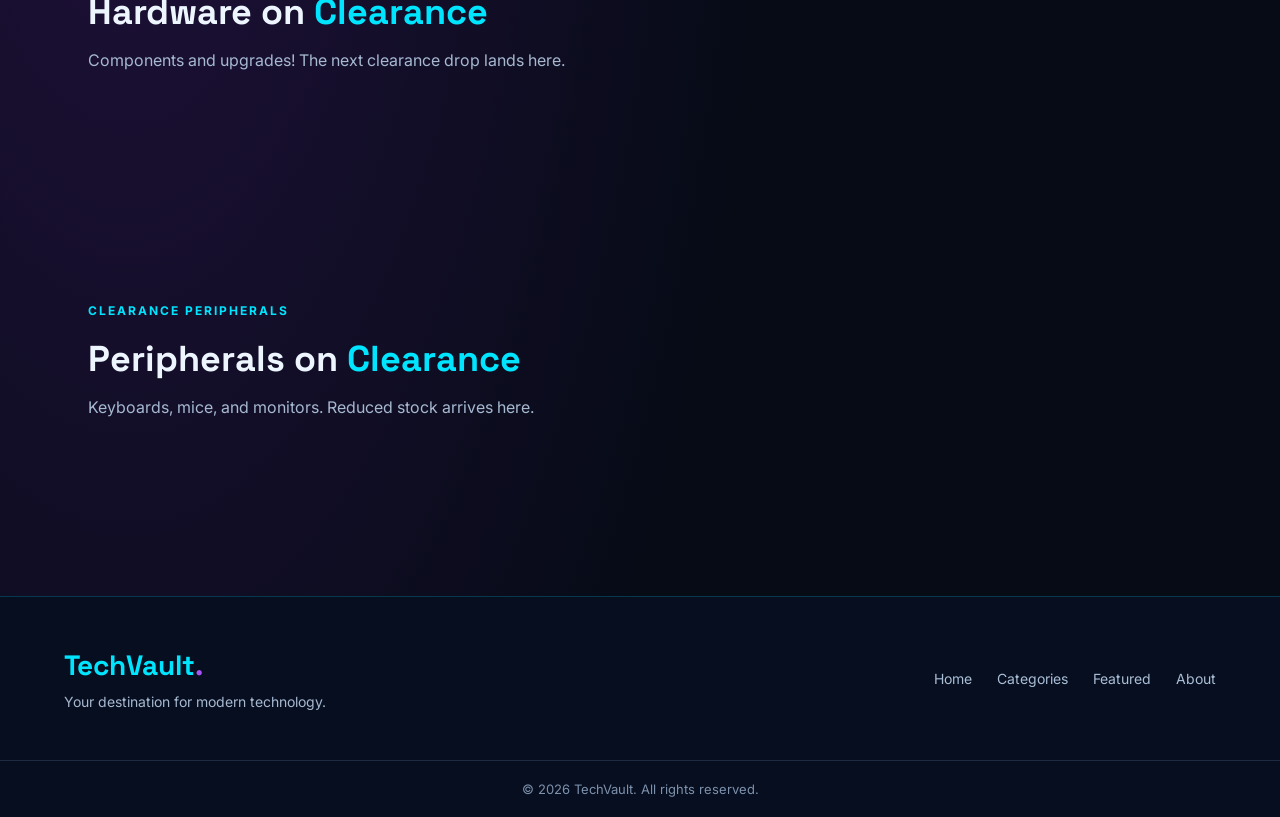
==== commit 16a9a986: "Fixed html" ====
--- a/clearance.html
+++ b/clearance.html
@@ -79,7 +79,7 @@
                     </div>
                     <div class="product-info">
                         <span class="product-label">LAPTOP - WINDOWS</span>
-                        <h3>Dell 15.6": 2K Touchscreen Laptop</h3>
+                        <h3>Dell 15.6" 2K Touchscreen Laptop</h3>
                         <p>Intel 13th Generation Core i5 - 8GB Memory - 512GB Storage - Carbon Black</p>
                         <div class="product-bottom">
                             <strong>$500.69</strong>
